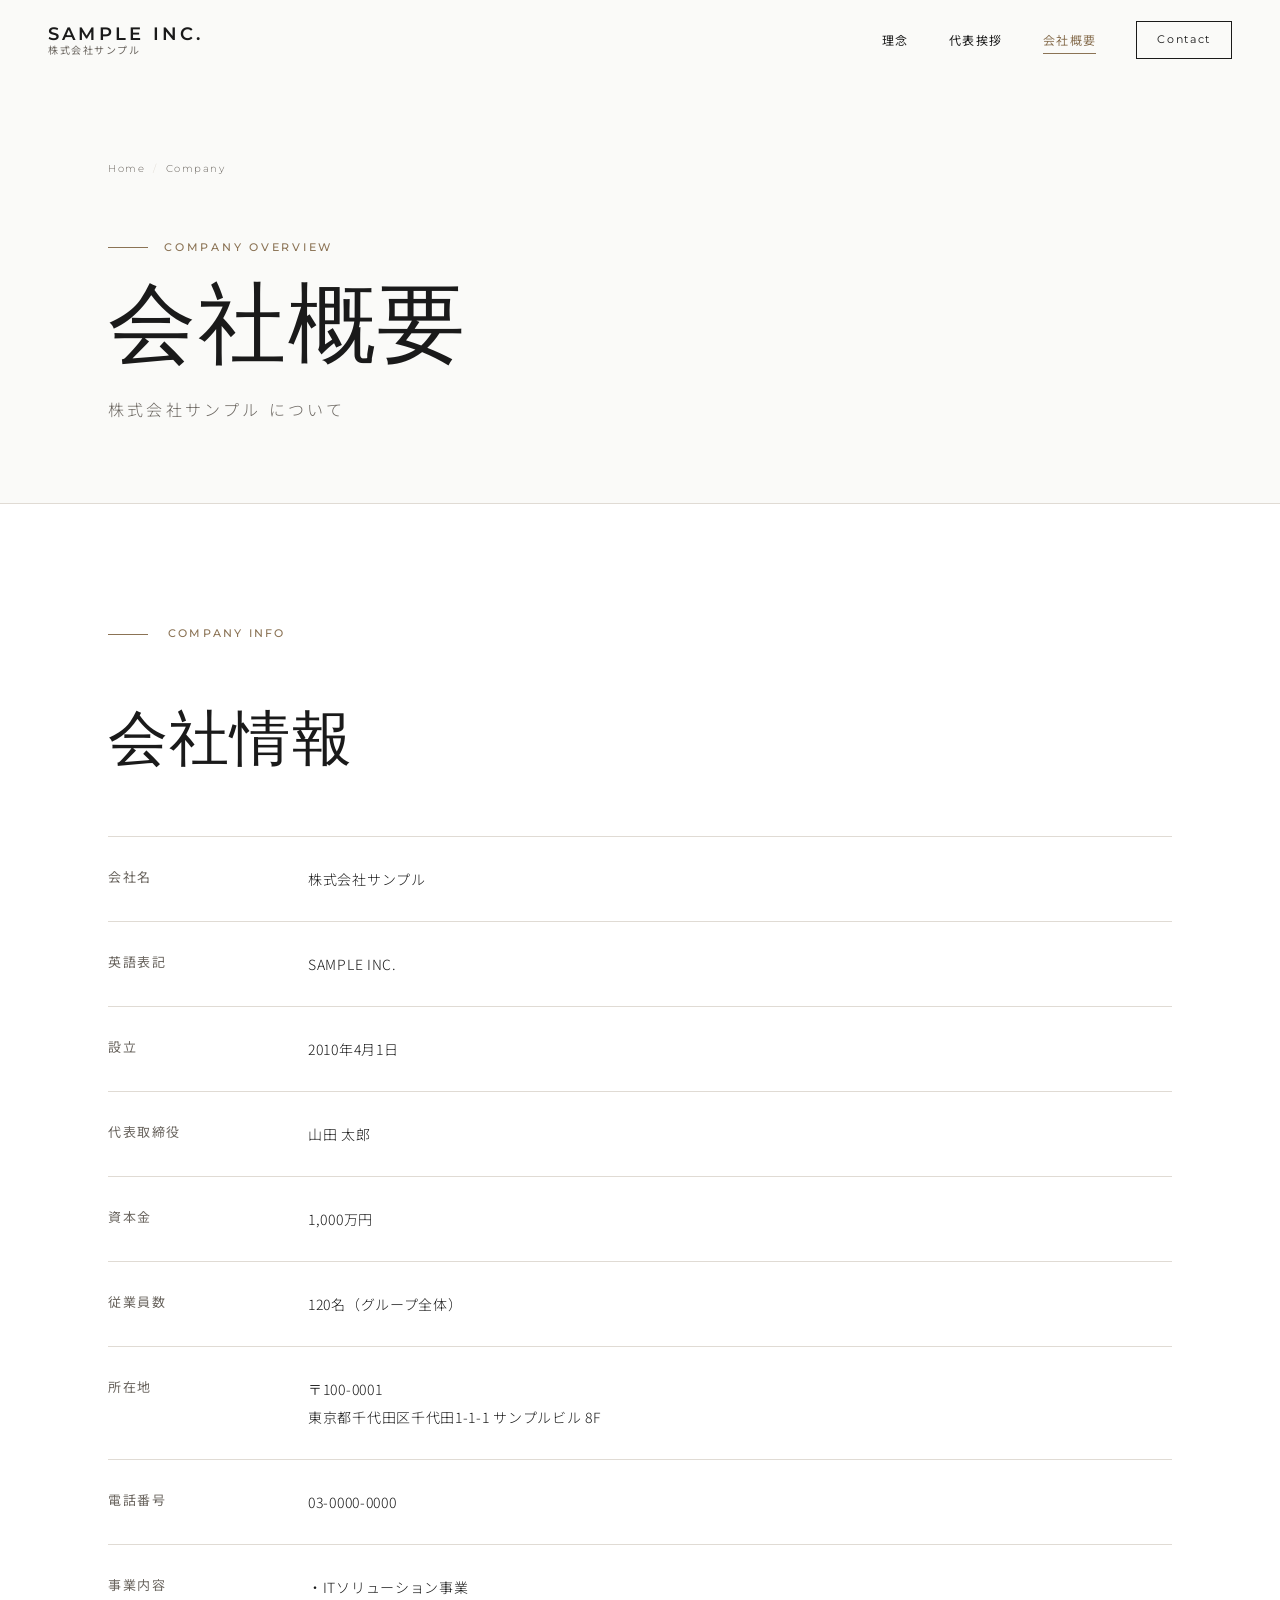
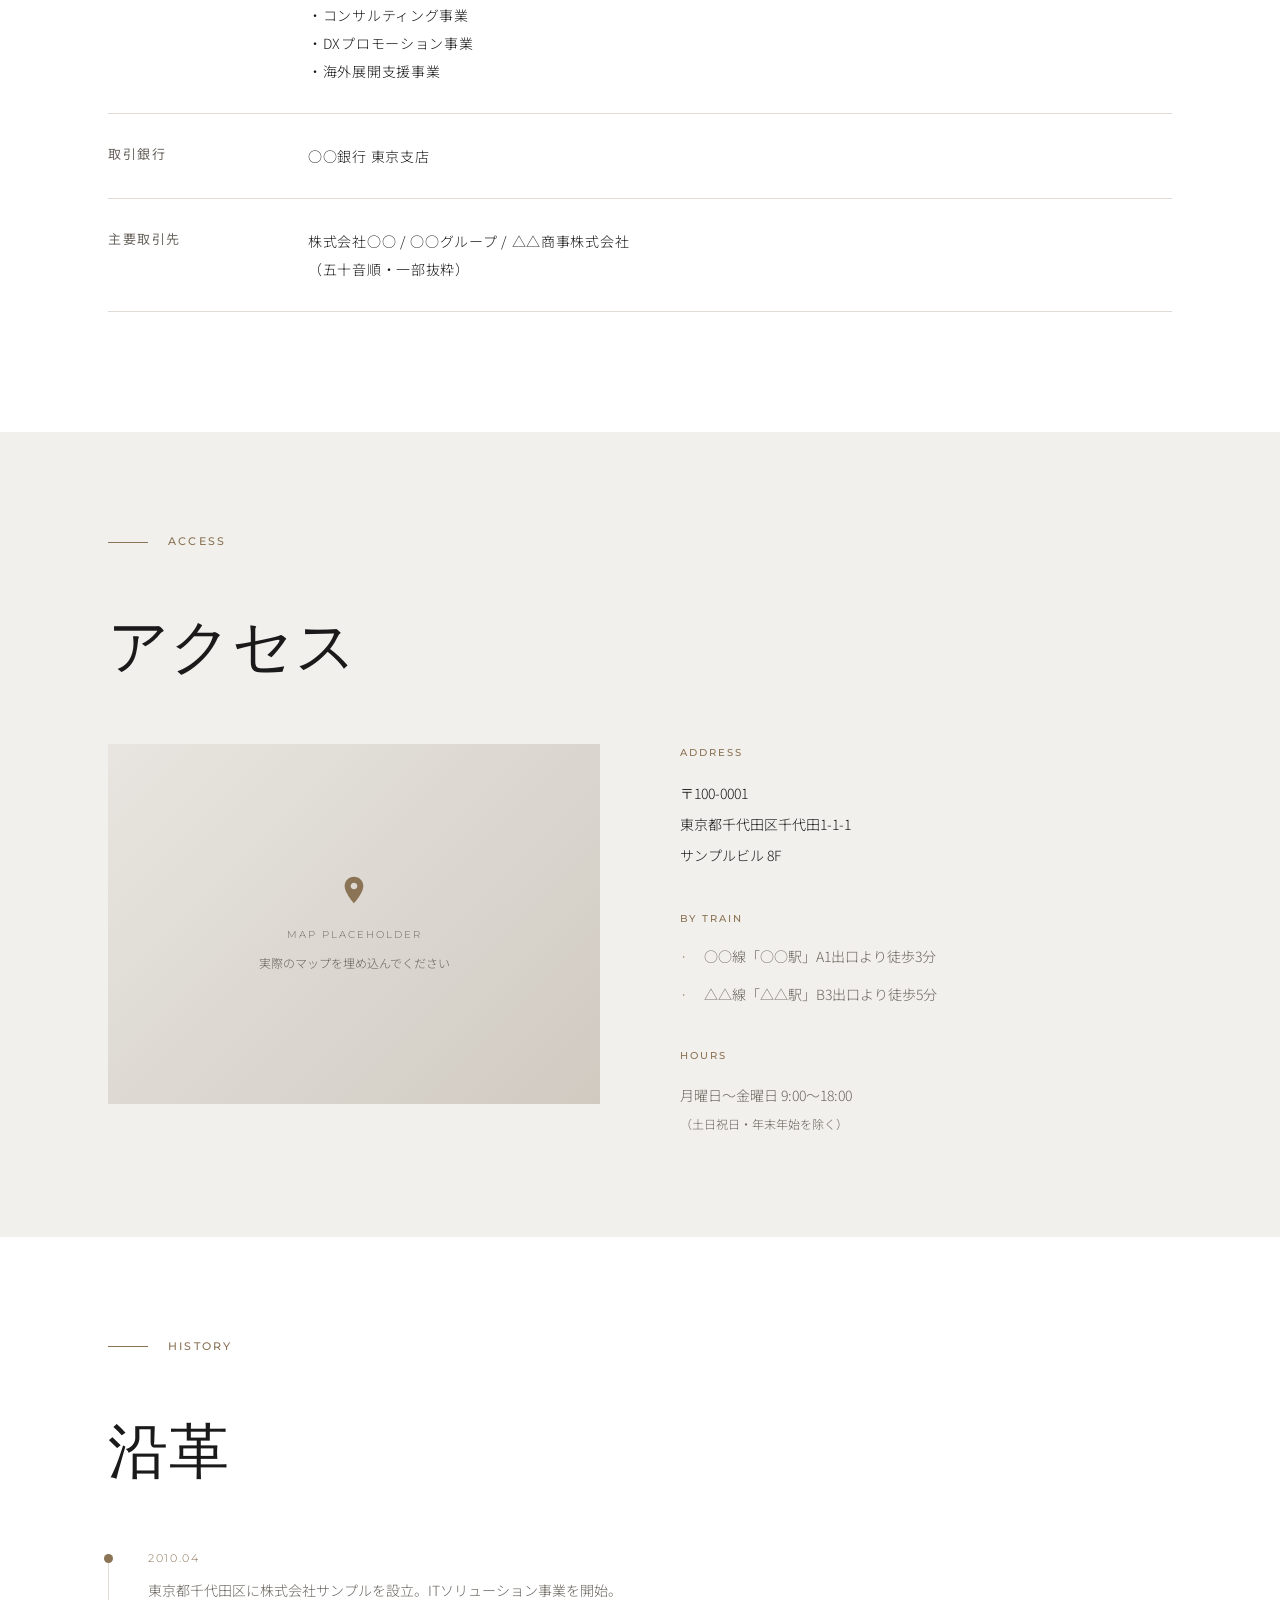
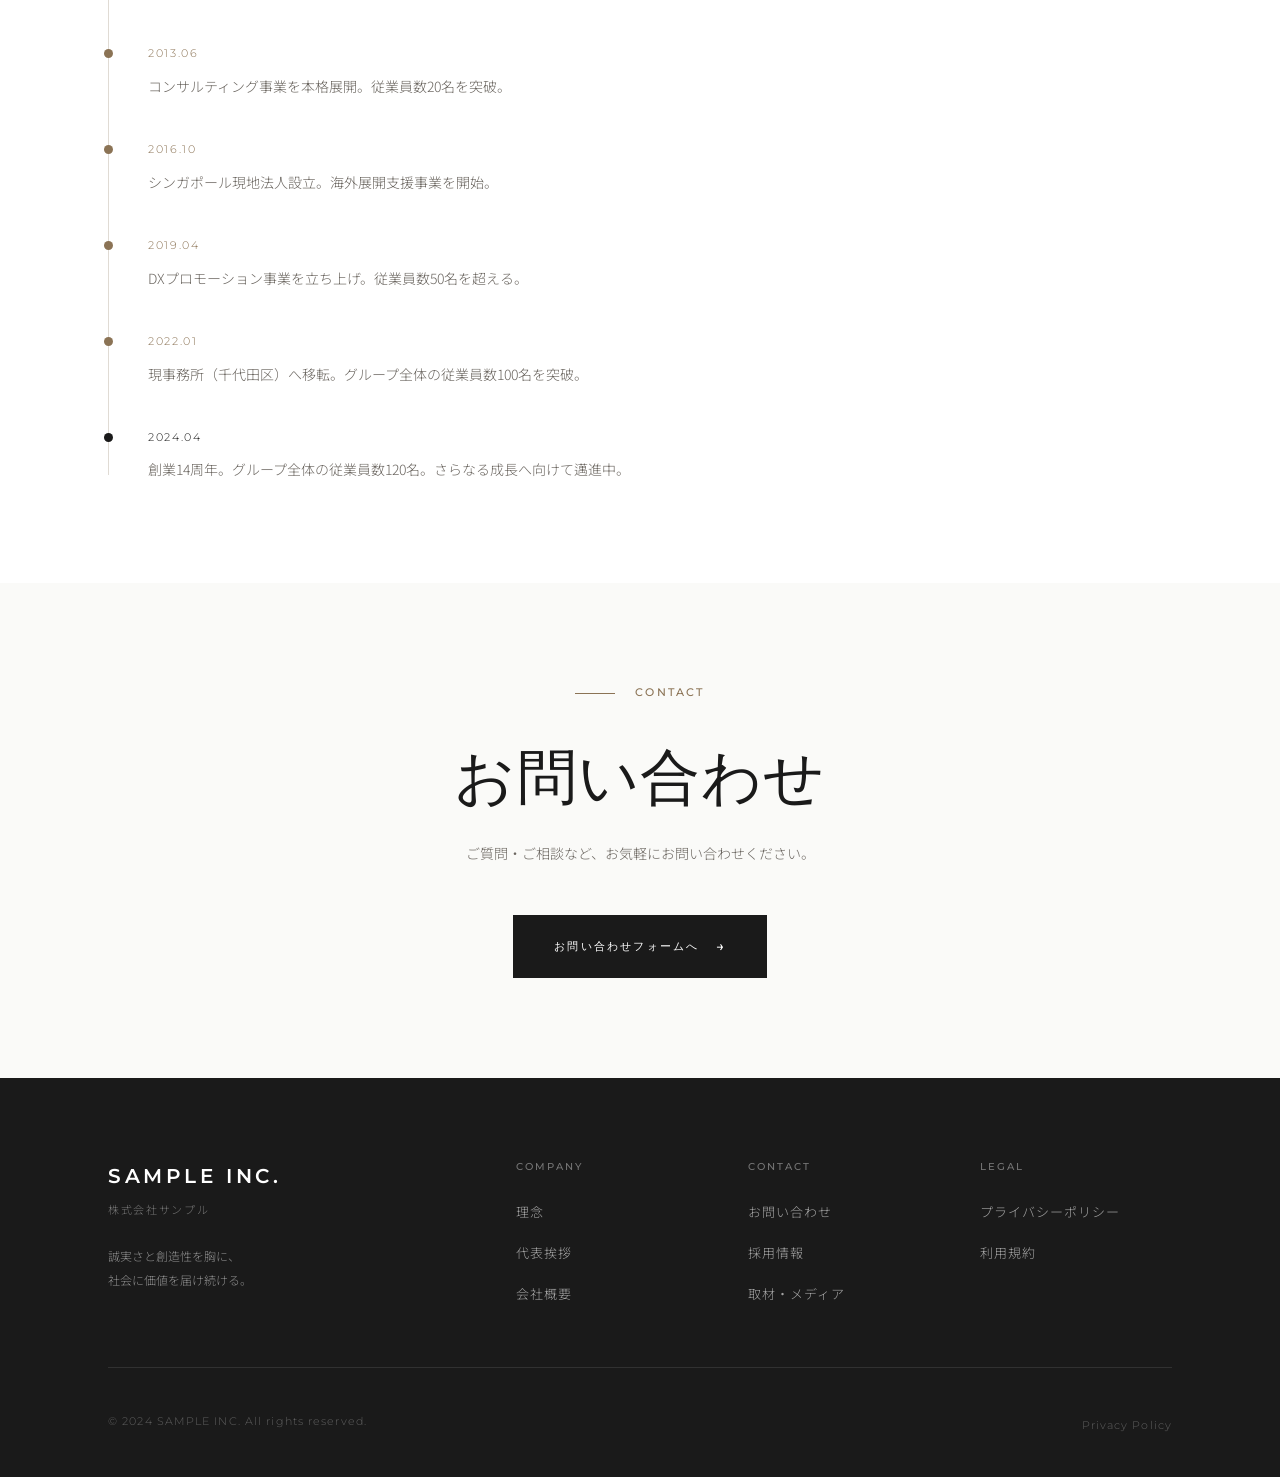
==== about.html @ b6d47b0f "Add luxury corporate website (5 pages, white × black theme) - index.html: Top page with hero, About " ====
<!DOCTYPE html>
<html lang="ja">
<head>
  <meta charset="UTF-8">
  <meta name="viewport" content="width=device-width, initial-scale=1.0">
  <title>会社概要 — SAMPLE INC.</title>
  <meta name="description" content="株式会社サンプルの会社概要。会社名・所在地・事業内容などの基本情報をご覧ください。">
  <link rel="stylesheet" href="css/style.css">
  <link rel="icon" href="data:image/svg+xml,<svg xmlns='http://www.w3.org/2000/svg' viewBox='0 0 100 100'><text y='.9em' font-size='90'>S</text></svg>">
</head>
<body>

  <!-- ====== Header ====== -->
  <header class="site-header scrolled">
    <a href="index.html" class="header-logo">
      <span class="logo-en">SAMPLE INC.</span>
      <span class="logo-jp">株式会社サンプル</span>
    </a>
    <nav class="site-nav">
      <a href="philosophy.html">理念</a>
      <a href="president.html">代表挨拶</a>
      <a href="about.html" class="active">会社概要</a>
      <a href="contact.html" class="nav-contact">Contact</a>
    </nav>
    <button class="hamburger" aria-label="メニューを開く">
      <span></span><span></span><span></span>
    </button>
  </header>

  <!-- Mobile Nav -->
  <nav class="mobile-nav">
    <a href="philosophy.html">理念</a>
    <a href="president.html">代表挨拶</a>
    <a href="about.html">会社概要</a>
    <a href="contact.html">お問い合わせ</a>
  </nav>

  <main>

    <!-- ====== Page Hero ====== -->
    <div class="page-hero">
      <div class="container">
        <div class="page-hero-inner">
          <nav class="breadcrumb" aria-label="パンくずリスト">
            <a href="index.html">Home</a>
            <span class="breadcrumb-sep">/</span>
            <span>Company</span>
          </nav>
          <span class="page-hero-en">Company Overview</span>
          <h1 class="page-hero-title">会社概要</h1>
          <p class="page-hero-jp">株式会社サンプル について</p>
        </div>
      </div>
    </div>

    <!-- ====== Overview Table ====== -->
    <section class="company-overview">
      <div class="container">

        <div class="section-label fade-up">
          <span>Company Info</span>
        </div>
        <h2 class="section-title fade-up" style="margin-bottom:60px;">会社情報</h2>

        <div class="fade-up fade-up-delay-1">
          <table class="overview-table">
            <tbody>
              <tr>
                <th>会社名</th>
                <td>株式会社サンプル</td>
              </tr>
              <tr>
                <th>英語表記</th>
                <td>SAMPLE INC.</td>
              </tr>
              <tr>
                <th>設立</th>
                <td>2010年4月1日</td>
              </tr>
              <tr>
                <th>代表取締役</th>
                <td>山田 太郎</td>
              </tr>
              <tr>
                <th>資本金</th>
                <td>1,000万円</td>
              </tr>
              <tr>
                <th>従業員数</th>
                <td>120名（グループ全体）</td>
              </tr>
              <tr>
                <th>所在地</th>
                <td>
                  〒100-0001<br>
                  東京都千代田区千代田1-1-1 サンプルビル 8F
                </td>
              </tr>
              <tr>
                <th>電話番号</th>
                <td>03-0000-0000</td>
              </tr>
              <tr>
                <th>事業内容</th>
                <td>
                  ・ITソリューション事業<br>
                  ・コンサルティング事業<br>
                  ・DXプロモーション事業<br>
                  ・海外展開支援事業
                </td>
              </tr>
              <tr>
                <th>取引銀行</th>
                <td>○○銀行 東京支店</td>
              </tr>
              <tr>
                <th>主要取引先</th>
                <td>
                  株式会社○○ / ○○グループ / △△商事株式会社<br>
                  （五十音順・一部抜粋）
                </td>
              </tr>
            </tbody>
          </table>
        </div>

      </div>
    </section>

    <!-- ====== Map / Access ====== -->
    <section style="background:var(--bg-alt); padding:100px 0;">
      <div class="container">
        <div class="section-label fade-up">
          <span>Access</span>
        </div>
        <h2 class="section-title fade-up" style="margin-bottom:60px;">アクセス</h2>

        <div style="display:grid; grid-template-columns:1fr 1fr; gap:80px;" class="fade-up fade-up-delay-1">
          <!-- Map placeholder -->
          <div style="width:100%; height:360px; background:var(--border); display:flex; align-items:center; justify-content:center; flex-direction:column; gap:12px; position:relative; overflow:hidden;">
            <div style="position:absolute; inset:0; background: linear-gradient(135deg, #e8e5e0 0%, #d0cac1 100%);"></div>
            <div style="position:relative; z-index:1; text-align:center;">
              <svg width="32" height="32" viewBox="0 0 24 24" fill="none" xmlns="http://www.w3.org/2000/svg" style="margin:0 auto 12px;">
                <path d="M12 2C8.13 2 5 5.13 5 9c0 5.25 7 13 7 13s7-7.75 7-13c0-3.87-3.13-7-7-7zm0 9.5c-1.38 0-2.5-1.12-2.5-2.5s1.12-2.5 2.5-2.5 2.5 1.12 2.5 2.5-1.12 2.5-2.5 2.5z" fill="#8b7355"/>
              </svg>
              <p style="font-family:var(--ff-en); font-size:10px; letter-spacing:0.2em; color:var(--text-light); text-transform:uppercase;">Map Placeholder</p>
              <p style="font-size:12px; color:var(--text-light); margin-top:8px;">実際のマップを埋め込んでください</p>
            </div>
          </div>

          <!-- Access info -->
          <div>
            <div style="margin-bottom:40px;">
              <div style="font-family:var(--ff-en); font-size:10px; font-weight:500; letter-spacing:0.2em; color:var(--accent); text-transform:uppercase; margin-bottom:16px;">Address</div>
              <p style="font-size:14px; color:var(--text); line-height:2.2;">
                〒100-0001<br>
                東京都千代田区千代田1-1-1<br>
                サンプルビル 8F
              </p>
            </div>

            <div style="margin-bottom:40px;">
              <div style="font-family:var(--ff-en); font-size:10px; font-weight:500; letter-spacing:0.2em; color:var(--accent); text-transform:uppercase; margin-bottom:16px;">By Train</div>
              <ul style="list-style:none; display:flex; flex-direction:column; gap:12px;">
                <li style="display:flex; gap:16px; font-size:14px; color:var(--text-light); line-height:1.8;">
                  <span style="color:var(--accent); min-width:8px;">·</span>
                  <span>○○線「○○駅」A1出口より徒歩3分</span>
                </li>
                <li style="display:flex; gap:16px; font-size:14px; color:var(--text-light); line-height:1.8;">
                  <span style="color:var(--accent); min-width:8px;">·</span>
                  <span>△△線「△△駅」B3出口より徒歩5分</span>
                </li>
              </ul>
            </div>

            <div>
              <div style="font-family:var(--ff-en); font-size:10px; font-weight:500; letter-spacing:0.2em; color:var(--accent); text-transform:uppercase; margin-bottom:16px;">Hours</div>
              <p style="font-size:14px; color:var(--text-light); line-height:2;">
                月曜日〜金曜日 9:00〜18:00<br>
                <span style="font-size:12px;">（土日祝日・年末年始を除く）</span>
              </p>
            </div>
          </div>
        </div>
      </div>
    </section>

    <!-- ====== History ====== -->
    <section style="background:var(--white); padding:100px 0;">
      <div class="container">
        <div class="section-label fade-up">
          <span>History</span>
        </div>
        <h2 class="section-title fade-up" style="margin-bottom:60px;">沿革</h2>

        <div style="max-width:720px;" class="fade-up fade-up-delay-1">
          <div style="position:relative; padding-left:40px;">
            <!-- Timeline line -->
            <div style="position:absolute; left:0; top:8px; bottom:8px; width:1px; background:var(--border);"></div>

            <!-- Timeline items -->
            <div style="margin-bottom:40px; position:relative;">
              <div style="position:absolute; left:-44px; top:5px; width:9px; height:9px; border-radius:50%; background:var(--accent);"></div>
              <div style="font-family:var(--ff-en); font-size:11px; letter-spacing:0.15em; color:var(--accent); margin-bottom:8px;">2010.04</div>
              <p style="font-size:14px; color:var(--text-light); line-height:2;">東京都千代田区に株式会社サンプルを設立。ITソリューション事業を開始。</p>
            </div>

            <div style="margin-bottom:40px; position:relative;">
              <div style="position:absolute; left:-44px; top:5px; width:9px; height:9px; border-radius:50%; background:var(--accent);"></div>
              <div style="font-family:var(--ff-en); font-size:11px; letter-spacing:0.15em; color:var(--accent); margin-bottom:8px;">2013.06</div>
              <p style="font-size:14px; color:var(--text-light); line-height:2;">コンサルティング事業を本格展開。従業員数20名を突破。</p>
            </div>

            <div style="margin-bottom:40px; position:relative;">
              <div style="position:absolute; left:-44px; top:5px; width:9px; height:9px; border-radius:50%; background:var(--accent);"></div>
              <div style="font-family:var(--ff-en); font-size:11px; letter-spacing:0.15em; color:var(--accent); margin-bottom:8px;">2016.10</div>
              <p style="font-size:14px; color:var(--text-light); line-height:2;">シンガポール現地法人設立。海外展開支援事業を開始。</p>
            </div>

            <div style="margin-bottom:40px; position:relative;">
              <div style="position:absolute; left:-44px; top:5px; width:9px; height:9px; border-radius:50%; background:var(--accent);"></div>
              <div style="font-family:var(--ff-en); font-size:11px; letter-spacing:0.15em; color:var(--accent); margin-bottom:8px;">2019.04</div>
              <p style="font-size:14px; color:var(--text-light); line-height:2;">DXプロモーション事業を立ち上げ。従業員数50名を超える。</p>
            </div>

            <div style="margin-bottom:40px; position:relative;">
              <div style="position:absolute; left:-44px; top:5px; width:9px; height:9px; border-radius:50%; background:var(--accent);"></div>
              <div style="font-family:var(--ff-en); font-size:11px; letter-spacing:0.15em; color:var(--accent); margin-bottom:8px;">2022.01</div>
              <p style="font-size:14px; color:var(--text-light); line-height:2;">現事務所（千代田区）へ移転。グループ全体の従業員数100名を突破。</p>
            </div>

            <div style="position:relative;">
              <div style="position:absolute; left:-44px; top:5px; width:9px; height:9px; border-radius:50%; background:var(--text);"></div>
              <div style="font-family:var(--ff-en); font-size:11px; letter-spacing:0.15em; color:var(--text); margin-bottom:8px;">2024.04</div>
              <p style="font-size:14px; color:var(--text-light); line-height:2;">創業14周年。グループ全体の従業員数120名。さらなる成長へ向けて邁進中。</p>
            </div>
          </div>
        </div>
      </div>
    </section>

    <!-- ====== CTA ====== -->
    <section style="background:var(--bg); padding:100px 0;">
      <div class="container" style="text-align:center;">
        <div class="section-label fade-up" style="justify-content:center; margin-bottom:40px;">
          <span>Contact</span>
        </div>
        <h2 class="section-title fade-up" style="margin-bottom:24px;">お問い合わせ</h2>
        <p style="font-size:14px; color:var(--text-light); line-height:2; margin-bottom:48px;" class="fade-up fade-up-delay-1">
          ご質問・ご相談など、お気軽にお問い合わせください。
        </p>
        <div class="fade-up fade-up-delay-2">
          <a href="contact.html" class="btn-primary">
            <span>お問い合わせフォームへ</span>
            <span class="arrow">→</span>
          </a>
        </div>
      </div>
    </section>

  </main>

  <!-- ====== Footer ====== -->
  <footer class="site-footer">
    <div class="container">
      <div class="footer-top">
        <div class="footer-brand">
          <div class="logo-en">SAMPLE INC.</div>
          <div class="logo-jp">株式会社サンプル</div>
          <p class="tagline">
            誠実さと創造性を胸に、<br>
            社会に価値を届け続ける。
          </p>
        </div>
        <div class="footer-nav">
          <div class="footer-nav-group">
            <div class="group-title">Company</div>
            <ul>
              <li><a href="philosophy.html">理念</a></li>
              <li><a href="president.html">代表挨拶</a></li>
              <li><a href="about.html">会社概要</a></li>
            </ul>
          </div>
          <div class="footer-nav-group">
            <div class="group-title">Contact</div>
            <ul>
              <li><a href="contact.html">お問い合わせ</a></li>
              <li><a href="contact.html">採用情報</a></li>
              <li><a href="contact.html">取材・メディア</a></li>
            </ul>
          </div>
          <div class="footer-nav-group">
            <div class="group-title">Legal</div>
            <ul>
              <li><a href="#">プライバシーポリシー</a></li>
              <li><a href="#">利用規約</a></li>
            </ul>
          </div>
        </div>
      </div>
      <div class="footer-bottom">
        <p class="footer-copy">&copy; 2024 SAMPLE INC. All rights reserved.</p>
        <div class="footer-policy">
          <a href="#">Privacy Policy</a>
        </div>
      </div>
    </div>
  </footer>

  <script src="js/main.js"></script>
</body>
</html>
---- css/style.css ----
/* =========================================
   CORPORATE WEBSITE — Global Styles
   Color: White × Black + Bronze accent
   ========================================= */

@import url('https://fonts.googleapis.com/css2?family=Cormorant+Garamond:ital,wght@0,300;0,400;0,500;0,600;1,300;1,400&family=Noto+Sans+JP:wght@300;400;500&family=Montserrat:wght@300;400;500;600&display=swap');

/* ── Reset & Base ── */
*, *::before, *::after {
  box-sizing: border-box;
  margin: 0;
  padding: 0;
}

:root {
  --bg:        #fafaf8;
  --bg-alt:    #f2f0ec;
  --text:      #1a1a1a;
  --text-light:#6b6660;
  --accent:    #8b7355;
  --accent-lt: #c4a882;
  --white:     #ffffff;
  --border:    #e0dbd4;
  --line:      rgba(139,115,85,0.25);

  --ff-serif:  'Cormorant Garamond', 'Times New Roman', serif;
  --ff-sans:   'Noto Sans JP', sans-serif;
  --ff-en:     'Montserrat', sans-serif;

  --header-h:  80px;
  --transition: 0.6s cubic-bezier(0.25, 0.46, 0.45, 0.94);
}

html {
  scroll-behavior: smooth;
  font-size: 16px;
}

body {
  background-color: var(--bg);
  color: var(--text);
  font-family: var(--ff-sans);
  font-weight: 300;
  line-height: 1.8;
  overflow-x: hidden;
  -webkit-font-smoothing: antialiased;
}

img {
  max-width: 100%;
  height: auto;
  display: block;
}

a {
  color: inherit;
  text-decoration: none;
}

/* ── Typography ── */
.en-serif {
  font-family: var(--ff-serif);
  font-weight: 400;
  letter-spacing: 0.04em;
}

.en-sans {
  font-family: var(--ff-en);
  letter-spacing: 0.12em;
}

/* ── Header ── */
.site-header {
  position: fixed;
  top: 0;
  left: 0;
  width: 100%;
  height: var(--header-h);
  display: flex;
  align-items: center;
  justify-content: space-between;
  padding: 0 48px;
  z-index: 100;
  transition: background var(--transition), border-bottom var(--transition);
}

.site-header.scrolled {
  background: rgba(250, 250, 248, 0.96);
  border-bottom: 1px solid var(--border);
  backdrop-filter: blur(8px);
}

.header-logo {
  display: flex;
  flex-direction: column;
  gap: 2px;
}

.header-logo .logo-en {
  font-family: var(--ff-en);
  font-size: 18px;
  font-weight: 600;
  letter-spacing: 0.18em;
  color: var(--text);
  line-height: 1;
}

.header-logo .logo-jp {
  font-family: var(--ff-sans);
  font-size: 10px;
  font-weight: 400;
  letter-spacing: 0.15em;
  color: var(--text-light);
  line-height: 1;
}

.site-nav {
  display: flex;
  align-items: center;
  gap: 40px;
}

.site-nav a {
  font-family: var(--ff-sans);
  font-size: 12px;
  font-weight: 400;
  letter-spacing: 0.12em;
  color: var(--text);
  position: relative;
  transition: color 0.3s;
}

.site-nav a::after {
  content: '';
  position: absolute;
  bottom: -3px;
  left: 0;
  width: 0;
  height: 1px;
  background: var(--accent);
  transition: width 0.4s var(--transition);
}

.site-nav a:hover,
.site-nav a.active {
  color: var(--accent);
}

.site-nav a:hover::after,
.site-nav a.active::after {
  width: 100%;
}

/* Contact button in nav */
.nav-contact {
  border: 1px solid var(--text);
  padding: 8px 20px;
  font-family: var(--ff-en) !important;
  font-size: 11px !important;
  letter-spacing: 0.15em !important;
  transition: all 0.3s !important;
}

.nav-contact::after {
  display: none !important;
}

.nav-contact:hover {
  background: var(--text) !important;
  color: var(--white) !important;
}

/* Hamburger */
.hamburger {
  display: none;
  flex-direction: column;
  gap: 6px;
  cursor: pointer;
  padding: 4px;
  background: none;
  border: none;
  z-index: 200;
}

.hamburger span {
  display: block;
  width: 28px;
  height: 1px;
  background: var(--text);
  transition: all 0.4s;
}

.hamburger.open span:nth-child(1) {
  transform: translateY(7px) rotate(45deg);
}
.hamburger.open span:nth-child(2) {
  opacity: 0;
}
.hamburger.open span:nth-child(3) {
  transform: translateY(-7px) rotate(-45deg);
}

/* Mobile Nav */
.mobile-nav {
  display: none;
  position: fixed;
  inset: 0;
  background: var(--bg);
  z-index: 150;
  flex-direction: column;
  align-items: center;
  justify-content: center;
  gap: 40px;
  opacity: 0;
  pointer-events: none;
  transition: opacity 0.5s;
}

.mobile-nav.open {
  opacity: 1;
  pointer-events: all;
}

.mobile-nav a {
  font-family: var(--ff-serif);
  font-size: 32px;
  font-weight: 300;
  letter-spacing: 0.06em;
  color: var(--text);
  transition: color 0.3s;
}

.mobile-nav a:hover {
  color: var(--accent);
}

/* ── Section Shared ── */
section {
  padding: 120px 0;
}

.container {
  max-width: 1160px;
  margin: 0 auto;
  padding: 0 48px;
}

/* Section Label */
.section-label {
  display: flex;
  align-items: center;
  gap: 20px;
  margin-bottom: 60px;
}

.section-label::before {
  content: '';
  display: block;
  width: 40px;
  height: 1px;
  background: var(--accent);
}

.section-label span {
  font-family: var(--ff-en);
  font-size: 11px;
  font-weight: 500;
  letter-spacing: 0.2em;
  color: var(--accent);
  text-transform: uppercase;
}

/* Section Title */
.section-title {
  font-family: var(--ff-serif);
  font-size: clamp(36px, 5vw, 60px);
  font-weight: 400;
  line-height: 1.2;
  letter-spacing: 0.02em;
  color: var(--text);
}

.section-title-jp {
  font-family: var(--ff-sans);
  font-size: clamp(18px, 2.5vw, 24px);
  font-weight: 300;
  letter-spacing: 0.12em;
  color: var(--text-light);
  margin-top: 12px;
}

/* ── Hero ── */
.hero {
  position: relative;
  height: 100vh;
  min-height: 640px;
  display: flex;
  flex-direction: column;
  justify-content: flex-end;
  padding-bottom: 80px;
  overflow: hidden;
}

.hero-bg {
  position: absolute;
  inset: 0;
  background: var(--bg);
}

/* Decorative lines */
.hero-bg::before {
  content: '';
  position: absolute;
  top: 0;
  right: 120px;
  width: 1px;
  height: 100%;
  background: var(--line);
}

.hero-bg::after {
  content: '';
  position: absolute;
  top: 0;
  right: 360px;
  width: 1px;
  height: 100%;
  background: var(--line);
}

.hero-number {
  position: absolute;
  top: 50%;
  right: 48px;
  transform: translateY(-50%);
  font-family: var(--ff-en);
  font-size: 200px;
  font-weight: 300;
  color: rgba(139, 115, 85, 0.06);
  line-height: 1;
  letter-spacing: -0.04em;
  user-select: none;
}

.hero-content {
  position: relative;
  z-index: 2;
  padding: 0 48px;
}

.hero-eyebrow {
  font-family: var(--ff-en);
  font-size: 11px;
  font-weight: 500;
  letter-spacing: 0.25em;
  color: var(--accent);
  text-transform: uppercase;
  margin-bottom: 28px;
  display: flex;
  align-items: center;
  gap: 16px;
}

.hero-eyebrow::before {
  content: '';
  display: block;
  width: 40px;
  height: 1px;
  background: var(--accent);
}

.hero-title {
  font-family: var(--ff-serif);
  font-size: clamp(52px, 8vw, 110px);
  font-weight: 300;
  line-height: 1.05;
  letter-spacing: -0.01em;
  color: var(--text);
  margin-bottom: 32px;
}

.hero-title em {
  font-style: italic;
  color: var(--accent);
}

.hero-tagline {
  font-family: var(--ff-sans);
  font-size: 14px;
  font-weight: 300;
  letter-spacing: 0.15em;
  color: var(--text-light);
  max-width: 480px;
  line-height: 2;
}

/* Scroll indicator */
.scroll-indicator {
  position: absolute;
  bottom: 40px;
  left: 50%;
  transform: translateX(-50%);
  display: flex;
  flex-direction: column;
  align-items: center;
  gap: 8px;
  z-index: 2;
}

.scroll-indicator span {
  font-family: var(--ff-en);
  font-size: 9px;
  font-weight: 500;
  letter-spacing: 0.2em;
  color: var(--text-light);
  text-transform: uppercase;
}

.scroll-line {
  width: 1px;
  height: 48px;
  background: linear-gradient(to bottom, var(--accent), transparent);
  animation: scrollDown 1.8s ease-in-out infinite;
}

@keyframes scrollDown {
  0% { transform: scaleY(0); transform-origin: top; }
  50% { transform: scaleY(1); transform-origin: top; }
  51% { transform: scaleY(1); transform-origin: bottom; }
  100% { transform: scaleY(0); transform-origin: bottom; }
}

/* ── About Section (Top) ── */
.about-top {
  background: var(--white);
}

.about-top-inner {
  display: grid;
  grid-template-columns: 1fr 1fr;
  gap: 80px;
  align-items: center;
}

.about-top-text p {
  font-size: 15px;
  line-height: 2.2;
  color: var(--text-light);
  margin-bottom: 20px;
}

.about-top-text p:last-child {
  margin-bottom: 0;
}

.about-top-visual {
  position: relative;
  height: 480px;
}

.about-top-visual-box {
  width: 100%;
  height: 100%;
  background: var(--bg-alt);
  position: relative;
  overflow: hidden;
}

.about-top-visual-box::before {
  content: '';
  position: absolute;
  top: 24px;
  left: 24px;
  right: -24px;
  bottom: -24px;
  border: 1px solid var(--border);
  z-index: -1;
}

/* Placeholder visual inside box */
.visual-placeholder {
  width: 100%;
  height: 100%;
  display: flex;
  align-items: center;
  justify-content: center;
  flex-direction: column;
  gap: 16px;
}

.visual-placeholder-text {
  font-family: var(--ff-serif);
  font-size: 80px;
  font-weight: 300;
  color: var(--border);
  line-height: 1;
}

.visual-placeholder-sub {
  font-family: var(--ff-en);
  font-size: 10px;
  letter-spacing: 0.2em;
  color: var(--text-light);
  text-transform: uppercase;
}

/* ── Know More Section ── */
.know-more {
  background: var(--bg);
}

.know-more-header {
  display: flex;
  align-items: flex-end;
  justify-content: space-between;
  margin-bottom: 64px;
  padding-bottom: 40px;
  border-bottom: 1px solid var(--border);
}

.know-more-title-block {}

.know-more-title {
  font-family: var(--ff-serif);
  font-size: clamp(36px, 5vw, 56px);
  font-weight: 400;
  color: var(--text);
  letter-spacing: 0.02em;
  margin-bottom: 8px;
}

.know-more-subtitle {
  font-family: var(--ff-sans);
  font-size: 13px;
  font-weight: 300;
  letter-spacing: 0.15em;
  color: var(--text-light);
}

.know-more-desc {
  max-width: 320px;
  font-size: 13px;
  line-height: 2;
  color: var(--text-light);
  text-align: right;
}

/* Cards */
.know-more-grid {
  display: grid;
  grid-template-columns: repeat(4, 1fr);
  gap: 0;
  border-top: 1px solid var(--border);
}

.know-card {
  border-right: 1px solid var(--border);
  padding: 48px 36px;
  display: flex;
  flex-direction: column;
  position: relative;
  overflow: hidden;
  transition: background 0.4s;
  cursor: pointer;
}

.know-card:last-child {
  border-right: none;
}

.know-card::after {
  content: '';
  position: absolute;
  bottom: 0;
  left: 0;
  width: 100%;
  height: 3px;
  background: var(--accent);
  transform: scaleX(0);
  transform-origin: left;
  transition: transform 0.5s var(--transition);
}

.know-card:hover {
  background: var(--white);
}

.know-card:hover::after {
  transform: scaleX(1);
}

.know-card-num {
  font-family: var(--ff-en);
  font-size: 11px;
  font-weight: 500;
  letter-spacing: 0.15em;
  color: var(--accent);
  margin-bottom: 40px;
}

.know-card-title-jp {
  font-family: var(--ff-sans);
  font-size: 20px;
  font-weight: 400;
  letter-spacing: 0.1em;
  color: var(--text);
  margin-bottom: 8px;
}

.know-card-title-en {
  font-family: var(--ff-serif);
  font-size: 13px;
  font-weight: 400;
  font-style: italic;
  color: var(--text-light);
  letter-spacing: 0.05em;
  margin-bottom: 24px;
}

.know-card-desc {
  font-size: 12px;
  line-height: 2;
  color: var(--text-light);
  flex: 1;
}

.know-card-arrow {
  margin-top: 40px;
  display: flex;
  align-items: center;
  gap: 12px;
  font-family: var(--ff-en);
  font-size: 10px;
  font-weight: 500;
  letter-spacing: 0.2em;
  color: var(--accent);
  text-transform: uppercase;
  transition: gap 0.3s;
}

.know-card-arrow::after {
  content: '→';
  font-size: 16px;
  transition: transform 0.3s;
}

.know-card:hover .know-card-arrow {
  gap: 18px;
}

.know-card:hover .know-card-arrow::after {
  transform: translateX(4px);
}

/* ── Philosophy (Brief) ── */
.philosophy-brief {
  background: var(--text);
  color: var(--white);
  padding: 120px 0;
}

.philosophy-brief .section-label::before {
  background: var(--accent-lt);
}

.philosophy-brief .section-label span {
  color: var(--accent-lt);
}

.philosophy-brief-inner {
  display: grid;
  grid-template-columns: 1fr 1fr;
  gap: 80px;
  align-items: center;
}

.philosophy-brief-quote {
  font-family: var(--ff-serif);
  font-size: clamp(28px, 3.5vw, 44px);
  font-weight: 300;
  line-height: 1.5;
  letter-spacing: 0.04em;
  color: var(--white);
}

.philosophy-brief-quote em {
  font-style: italic;
  color: var(--accent-lt);
}

.philosophy-brief-text {
  font-size: 14px;
  line-height: 2.4;
  color: rgba(255,255,255,0.6);
}

/* ── Page Hero (Inner pages) ── */
.page-hero {
  padding-top: calc(var(--header-h) + 80px);
  padding-bottom: 80px;
  background: var(--bg);
  border-bottom: 1px solid var(--border);
}

.page-hero-inner {
  display: flex;
  flex-direction: column;
  gap: 20px;
}

.page-hero-en {
  font-family: var(--ff-en);
  font-size: 11px;
  font-weight: 500;
  letter-spacing: 0.25em;
  color: var(--accent);
  text-transform: uppercase;
  display: flex;
  align-items: center;
  gap: 16px;
}

.page-hero-en::before {
  content: '';
  display: block;
  width: 40px;
  height: 1px;
  background: var(--accent);
}

.page-hero-title {
  font-family: var(--ff-serif);
  font-size: clamp(48px, 7vw, 88px);
  font-weight: 300;
  line-height: 1.1;
  letter-spacing: 0.02em;
  color: var(--text);
}

.page-hero-jp {
  font-family: var(--ff-sans);
  font-size: 16px;
  font-weight: 300;
  letter-spacing: 0.2em;
  color: var(--text-light);
}

/* ── Philosophy Page ── */
.philosophy-values {
  background: var(--white);
}

.values-list {
  display: flex;
  flex-direction: column;
  gap: 0;
}

.value-item {
  display: grid;
  grid-template-columns: 80px 1fr 1fr;
  gap: 48px;
  align-items: start;
  padding: 60px 0;
  border-bottom: 1px solid var(--border);
}

.value-item:first-child {
  border-top: 1px solid var(--border);
}

.value-num {
  font-family: var(--ff-en);
  font-size: 11px;
  font-weight: 500;
  letter-spacing: 0.15em;
  color: var(--accent);
  padding-top: 6px;
}

.value-title {
  font-family: var(--ff-serif);
  font-size: clamp(24px, 3vw, 36px);
  font-weight: 400;
  letter-spacing: 0.04em;
  color: var(--text);
  line-height: 1.3;
}

.value-title-jp {
  font-family: var(--ff-sans);
  font-size: 14px;
  font-weight: 300;
  letter-spacing: 0.12em;
  color: var(--text-light);
  margin-top: 8px;
}

.value-text {
  font-size: 14px;
  line-height: 2.4;
  color: var(--text-light);
}

/* ── President Page ── */
.president-section {
  background: var(--white);
}

.president-inner {
  display: grid;
  grid-template-columns: 400px 1fr;
  gap: 80px;
  align-items: start;
}

.president-photo {
  position: sticky;
  top: calc(var(--header-h) + 40px);
}

.president-photo-frame {
  width: 100%;
  aspect-ratio: 3/4;
  background: var(--bg-alt);
  position: relative;
  overflow: hidden;
  display: flex;
  align-items: center;
  justify-content: center;
}

.president-photo-frame::after {
  content: '';
  position: absolute;
  top: 16px;
  left: 16px;
  right: -16px;
  bottom: -16px;
  border: 1px solid var(--border);
  z-index: -1;
}

.president-photo-placeholder {
  font-family: var(--ff-serif);
  font-size: 60px;
  color: var(--border);
}

.president-name-block {
  margin-top: 32px;
}

.president-name-jp {
  font-family: var(--ff-sans);
  font-size: 22px;
  font-weight: 400;
  letter-spacing: 0.15em;
  color: var(--text);
  margin-bottom: 4px;
}

.president-name-en {
  font-family: var(--ff-en);
  font-size: 13px;
  font-weight: 400;
  letter-spacing: 0.15em;
  color: var(--text-light);
  margin-bottom: 8px;
}

.president-title {
  font-family: var(--ff-sans);
  font-size: 11px;
  font-weight: 300;
  letter-spacing: 0.15em;
  color: var(--accent);
}

.president-message {}

.president-message-lead {
  font-family: var(--ff-serif);
  font-size: clamp(20px, 2.5vw, 28px);
  font-weight: 400;
  line-height: 1.7;
  color: var(--text);
  margin-bottom: 48px;
  padding-bottom: 48px;
  border-bottom: 1px solid var(--border);
}

.president-message-body {
  font-size: 14px;
  line-height: 2.8;
  color: var(--text-light);
}

.president-message-body p {
  margin-bottom: 28px;
}

.president-message-sign {
  margin-top: 60px;
  padding-top: 40px;
  border-top: 1px solid var(--border);
}

.president-message-sign .title {
  font-family: var(--ff-sans);
  font-size: 11px;
  letter-spacing: 0.15em;
  color: var(--text-light);
  margin-bottom: 12px;
}

.president-message-sign .name {
  font-family: var(--ff-serif);
  font-size: 32px;
  font-weight: 400;
  font-style: italic;
  color: var(--text);
}

/* ── About Page ── */
.company-overview {
  background: var(--white);
}

.overview-table {
  width: 100%;
  border-collapse: collapse;
}

.overview-table tr {
  border-bottom: 1px solid var(--border);
}

.overview-table tr:first-child {
  border-top: 1px solid var(--border);
}

.overview-table th {
  font-family: var(--ff-sans);
  font-size: 13px;
  font-weight: 400;
  letter-spacing: 0.12em;
  color: var(--text-light);
  text-align: left;
  padding: 28px 0;
  width: 200px;
  vertical-align: top;
  padding-right: 48px;
}

.overview-table td {
  font-family: var(--ff-sans);
  font-size: 14px;
  font-weight: 300;
  letter-spacing: 0.05em;
  color: var(--text);
  padding: 28px 0;
  line-height: 2;
}

/* ── Contact Page ── */
.contact-section {
  background: var(--white);
}

.contact-inner {
  display: grid;
  grid-template-columns: 1fr 1fr;
  gap: 100px;
  align-items: start;
}

.contact-info {}

.contact-info-title {
  font-family: var(--ff-serif);
  font-size: 36px;
  font-weight: 400;
  color: var(--text);
  margin-bottom: 24px;
}

.contact-info-text {
  font-size: 14px;
  line-height: 2.4;
  color: var(--text-light);
  margin-bottom: 48px;
}

.contact-detail {
  display: flex;
  flex-direction: column;
  gap: 20px;
}

.contact-detail-item {
  display: flex;
  align-items: baseline;
  gap: 20px;
  padding-bottom: 20px;
  border-bottom: 1px solid var(--border);
}

.contact-detail-label {
  font-family: var(--ff-en);
  font-size: 10px;
  font-weight: 500;
  letter-spacing: 0.2em;
  color: var(--accent);
  text-transform: uppercase;
  min-width: 70px;
}

.contact-detail-value {
  font-size: 14px;
  color: var(--text);
  letter-spacing: 0.05em;
}

/* Form */
.contact-form {
  display: flex;
  flex-direction: column;
  gap: 32px;
}

.form-group {
  display: flex;
  flex-direction: column;
  gap: 10px;
}

.form-group label {
  font-family: var(--ff-en);
  font-size: 10px;
  font-weight: 500;
  letter-spacing: 0.2em;
  color: var(--text-light);
  text-transform: uppercase;
}

.form-group label .required {
  color: var(--accent);
  margin-left: 4px;
}

.form-group input,
.form-group select,
.form-group textarea {
  width: 100%;
  background: transparent;
  border: none;
  border-bottom: 1px solid var(--border);
  padding: 12px 0;
  font-family: var(--ff-sans);
  font-size: 14px;
  font-weight: 300;
  color: var(--text);
  outline: none;
  transition: border-color 0.3s;
  -webkit-appearance: none;
  border-radius: 0;
}

.form-group input:focus,
.form-group select:focus,
.form-group textarea:focus {
  border-bottom-color: var(--accent);
}

.form-group textarea {
  resize: vertical;
  min-height: 120px;
  line-height: 2;
}

.form-submit {
  margin-top: 8px;
}

.btn-primary {
  display: inline-flex;
  align-items: center;
  gap: 16px;
  padding: 18px 40px;
  background: var(--text);
  color: var(--white);
  font-family: var(--ff-en);
  font-size: 11px;
  font-weight: 500;
  letter-spacing: 0.2em;
  text-transform: uppercase;
  border: 1px solid var(--text);
  cursor: pointer;
  transition: all 0.4s;
}

.btn-primary:hover {
  background: transparent;
  color: var(--text);
}

.btn-primary .arrow {
  font-size: 14px;
  transition: transform 0.3s;
}

.btn-primary:hover .arrow {
  transform: translateX(6px);
}

/* ── Footer ── */
.site-footer {
  background: var(--text);
  color: var(--white);
  padding: 80px 0 40px;
}

.footer-top {
  display: grid;
  grid-template-columns: 1fr 2fr;
  gap: 80px;
  padding-bottom: 60px;
  border-bottom: 1px solid rgba(255,255,255,0.1);
  margin-bottom: 40px;
}

.footer-brand .logo-en {
  font-family: var(--ff-en);
  font-size: 20px;
  font-weight: 600;
  letter-spacing: 0.18em;
  color: var(--white);
  margin-bottom: 6px;
}

.footer-brand .logo-jp {
  font-family: var(--ff-sans);
  font-size: 11px;
  letter-spacing: 0.15em;
  color: rgba(255,255,255,0.4);
  margin-bottom: 24px;
}

.footer-brand .tagline {
  font-family: var(--ff-sans);
  font-size: 12px;
  line-height: 2;
  color: rgba(255,255,255,0.5);
  max-width: 280px;
}

.footer-nav {
  display: grid;
  grid-template-columns: repeat(3, 1fr);
  gap: 40px;
}

.footer-nav-group {}

.footer-nav-group .group-title {
  font-family: var(--ff-en);
  font-size: 10px;
  font-weight: 500;
  letter-spacing: 0.2em;
  color: rgba(255,255,255,0.4);
  text-transform: uppercase;
  margin-bottom: 20px;
}

.footer-nav-group ul {
  list-style: none;
  display: flex;
  flex-direction: column;
  gap: 12px;
}

.footer-nav-group ul li a {
  font-family: var(--ff-sans);
  font-size: 13px;
  font-weight: 300;
  letter-spacing: 0.08em;
  color: rgba(255,255,255,0.6);
  transition: color 0.3s;
}

.footer-nav-group ul li a:hover {
  color: var(--accent-lt);
}

.footer-bottom {
  display: flex;
  align-items: center;
  justify-content: space-between;
}

.footer-copy {
  font-family: var(--ff-en);
  font-size: 11px;
  letter-spacing: 0.1em;
  color: rgba(255,255,255,0.3);
}

.footer-policy a {
  font-family: var(--ff-en);
  font-size: 11px;
  letter-spacing: 0.1em;
  color: rgba(255,255,255,0.3);
  transition: color 0.3s;
}

.footer-policy a:hover {
  color: rgba(255,255,255,0.6);
}

/* ── Breadcrumb ── */
.breadcrumb {
  display: flex;
  align-items: center;
  gap: 8px;
  font-family: var(--ff-en);
  font-size: 10px;
  letter-spacing: 0.15em;
  color: var(--text-light);
  margin-bottom: 40px;
}

.breadcrumb a {
  color: var(--text-light);
  transition: color 0.3s;
}

.breadcrumb a:hover {
  color: var(--accent);
}

.breadcrumb-sep {
  color: var(--border);
}

/* ── Animations ── */
.fade-up {
  opacity: 0;
  transform: translateY(30px);
  transition: opacity 0.8s var(--transition), transform 0.8s var(--transition);
}

.fade-up.visible {
  opacity: 1;
  transform: translateY(0);
}

.fade-up-delay-1 { transition-delay: 0.1s; }
.fade-up-delay-2 { transition-delay: 0.2s; }
.fade-up-delay-3 { transition-delay: 0.3s; }
.fade-up-delay-4 { transition-delay: 0.4s; }

/* ── Responsive ── */
@media (max-width: 1024px) {
  .about-top-inner {
    grid-template-columns: 1fr;
    gap: 60px;
  }

  .about-top-visual {
    height: 320px;
  }

  .philosophy-brief-inner {
    grid-template-columns: 1fr;
    gap: 48px;
  }

  .president-inner {
    grid-template-columns: 1fr;
    gap: 60px;
  }

  .president-photo {
    position: static;
    max-width: 320px;
  }

  .contact-inner {
    grid-template-columns: 1fr;
    gap: 60px;
  }

  .footer-top {
    grid-template-columns: 1fr;
    gap: 48px;
  }

  .know-more-grid {
    grid-template-columns: repeat(2, 1fr);
  }

  .know-card:nth-child(2) {
    border-right: none;
  }

  .know-card:nth-child(3),
  .know-card:nth-child(4) {
    border-top: 1px solid var(--border);
  }

  .know-card:nth-child(4) {
    border-right: none;
  }
}

@media (max-width: 768px) {
  :root {
    --header-h: 64px;
  }

  .site-header {
    padding: 0 24px;
  }

  .site-nav {
    display: none;
  }

  .hamburger {
    display: flex;
  }

  .mobile-nav {
    display: flex;
  }

  .hero-content {
    padding: 0 24px;
  }

  .hero-number {
    display: none;
  }

  .container {
    padding: 0 24px;
  }

  section {
    padding: 80px 0;
  }

  .know-more-header {
    flex-direction: column;
    align-items: flex-start;
    gap: 24px;
  }

  .know-more-desc {
    text-align: left;
  }

  .know-more-grid {
    grid-template-columns: 1fr;
  }

  .know-card {
    border-right: none;
    border-bottom: 1px solid var(--border);
  }

  .know-card:nth-child(3),
  .know-card:nth-child(4) {
    border-top: none;
  }

  .value-item {
    grid-template-columns: 1fr;
    gap: 16px;
  }

  .footer-nav {
    grid-template-columns: 1fr 1fr;
  }

  .footer-bottom {
    flex-direction: column;
    gap: 12px;
    text-align: center;
  }

  .overview-table th {
    width: 120px;
    font-size: 12px;
  }
}
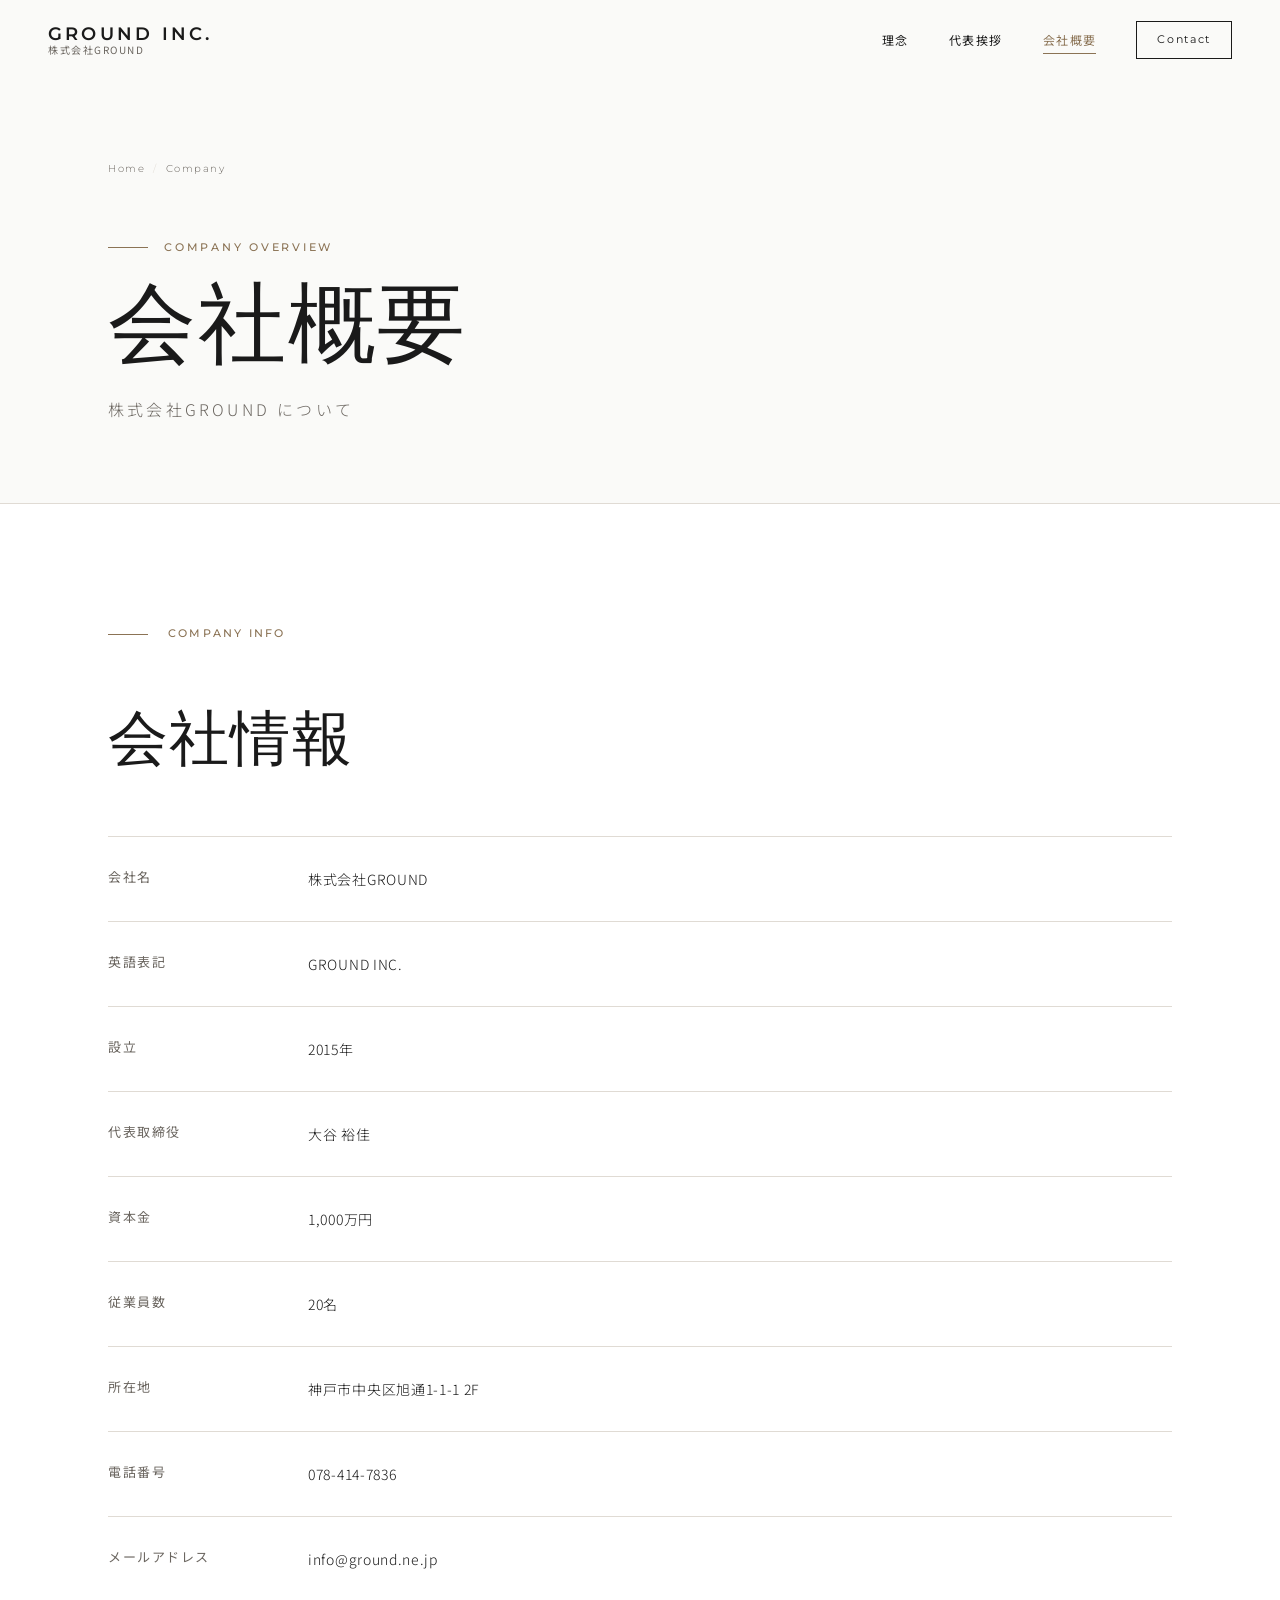
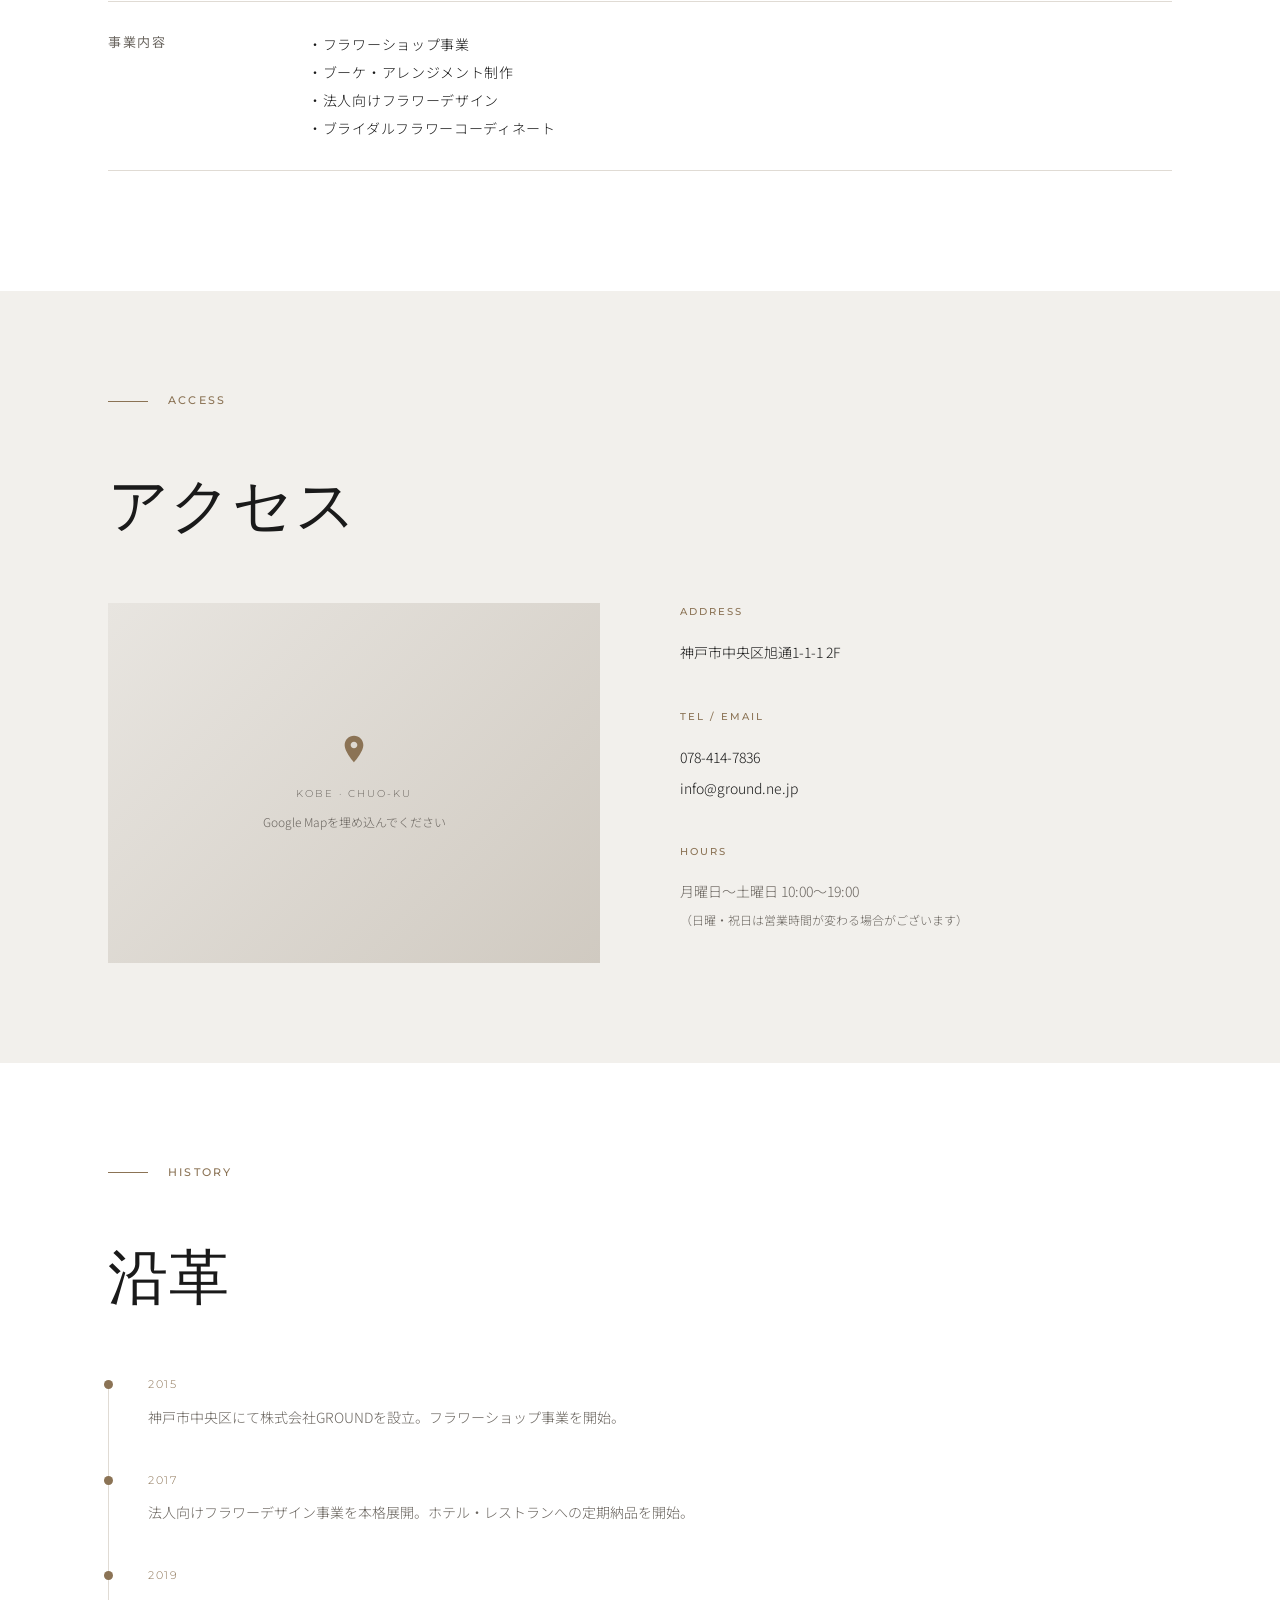
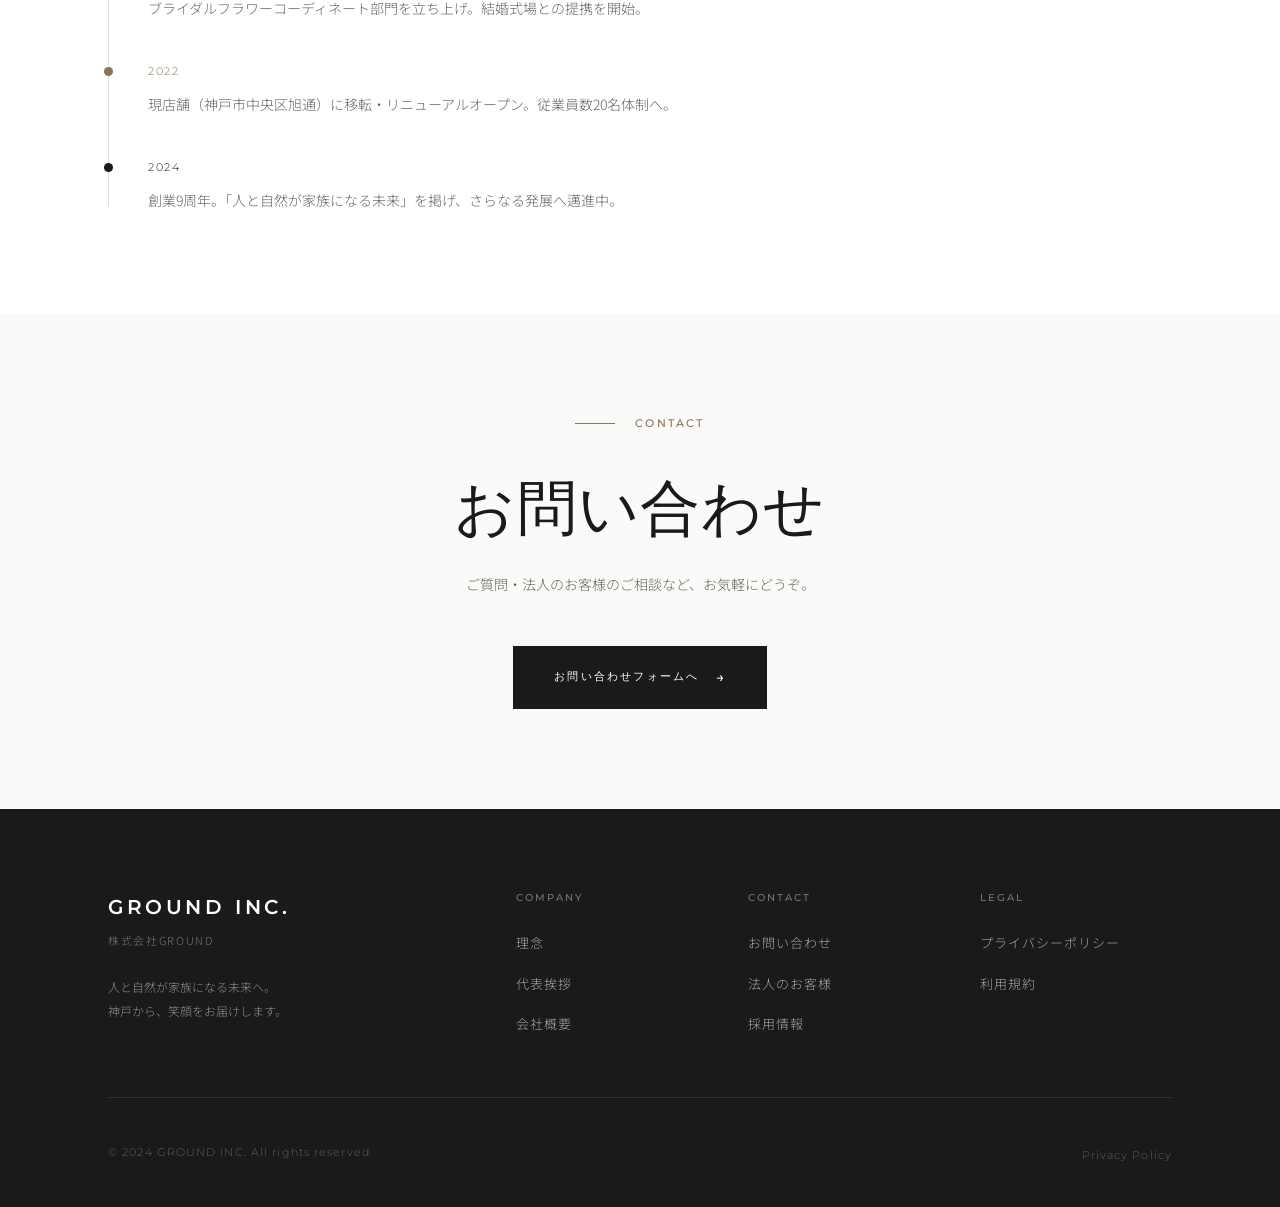
==== commit 79c05b68: "Update all pages with GROUND INC. real company info - Company: 株式会社GROUND / GROUND INC. - President:" ====
--- a/about.html
+++ b/about.html
@@ -3,18 +3,18 @@
 <head>
   <meta charset="UTF-8">
   <meta name="viewport" content="width=device-width, initial-scale=1.0">
-  <title>会社概要 — SAMPLE INC.</title>
-  <meta name="description" content="株式会社サンプルの会社概要。会社名・所在地・事業内容などの基本情報をご覧ください。">
+  <title>会社概要 — GROUND INC.</title>
+  <meta name="description" content="株式会社GROUNDの会社概要。神戸市中央区のフラワーショップ。">
   <link rel="stylesheet" href="css/style.css">
-  <link rel="icon" href="data:image/svg+xml,<svg xmlns='http://www.w3.org/2000/svg' viewBox='0 0 100 100'><text y='.9em' font-size='90'>S</text></svg>">
+  <link rel="icon" href="data:image/svg+xml,<svg xmlns='http://www.w3.org/2000/svg' viewBox='0 0 100 100'><text y='.9em' font-size='90'>G</text></svg>">
 </head>
 <body>
 
   <!-- ====== Header ====== -->
   <header class="site-header scrolled">
     <a href="index.html" class="header-logo">
-      <span class="logo-en">SAMPLE INC.</span>
-      <span class="logo-jp">株式会社サンプル</span>
+      <span class="logo-en">GROUND INC.</span>
+      <span class="logo-jp">株式会社GROUND</span>
     </a>
     <nav class="site-nav">
       <a href="philosophy.html">理念</a>
@@ -48,7 +48,7 @@
           </nav>
           <span class="page-hero-en">Company Overview</span>
           <h1 class="page-hero-title">会社概要</h1>
-          <p class="page-hero-jp">株式会社サンプル について</p>
+          <p class="page-hero-jp">株式会社GROUND について</p>
         </div>
       </div>
     </div>
@@ -67,19 +67,19 @@
             <tbody>
               <tr>
                 <th>会社名</th>
-                <td>株式会社サンプル</td>
+                <td>株式会社GROUND</td>
               </tr>
               <tr>
                 <th>英語表記</th>
-                <td>SAMPLE INC.</td>
+                <td>GROUND INC.</td>
               </tr>
               <tr>
                 <th>設立</th>
-                <td>2010年4月1日</td>
+                <td>2015年</td>
               </tr>
               <tr>
                 <th>代表取締役</th>
-                <td>山田 太郎</td>
+                <td>大谷 裕佳</td>
               </tr>
               <tr>
                 <th>資本金</th>
@@ -87,37 +87,29 @@
               </tr>
               <tr>
                 <th>従業員数</th>
-                <td>120名（グループ全体）</td>
+                <td>20名</td>
               </tr>
               <tr>
                 <th>所在地</th>
                 <td>
-                  〒100-0001<br>
-                  東京都千代田区千代田1-1-1 サンプルビル 8F
+                  神戸市中央区旭通1-1-1 2F
                 </td>
               </tr>
               <tr>
                 <th>電話番号</th>
-                <td>03-0000-0000</td>
+                <td>078-414-7836</td>
+              </tr>
+              <tr>
+                <th>メールアドレス</th>
+                <td>info@ground.ne.jp</td>
               </tr>
               <tr>
                 <th>事業内容</th>
                 <td>
-                  ・ITソリューション事業<br>
-                  ・コンサルティング事業<br>
-                  ・DXプロモーション事業<br>
-                  ・海外展開支援事業
-                </td>
-              </tr>
-              <tr>
-                <th>取引銀行</th>
-                <td>○○銀行 東京支店</td>
-              </tr>
-              <tr>
-                <th>主要取引先</th>
-                <td>
-                  株式会社○○ / ○○グループ / △△商事株式会社<br>
-                  （五十音順・一部抜粋）
+                  ・フラワーショップ事業<br>
+                  ・ブーケ・アレンジメント制作<br>
+                  ・法人向けフラワーデザイン<br>
+                  ・ブライダルフラワーコーディネート
                 </td>
               </tr>
             </tbody>
@@ -127,7 +119,7 @@
       </div>
     </section>
 
-    <!-- ====== Map / Access ====== -->
+    <!-- ====== Access ====== -->
     <section style="background:var(--bg-alt); padding:100px 0;">
       <div class="container">
         <div class="section-label fade-up">
@@ -143,8 +135,8 @@
               <svg width="32" height="32" viewBox="0 0 24 24" fill="none" xmlns="http://www.w3.org/2000/svg" style="margin:0 auto 12px;">
                 <path d="M12 2C8.13 2 5 5.13 5 9c0 5.25 7 13 7 13s7-7.75 7-13c0-3.87-3.13-7-7-7zm0 9.5c-1.38 0-2.5-1.12-2.5-2.5s1.12-2.5 2.5-2.5 2.5 1.12 2.5 2.5-1.12 2.5-2.5 2.5z" fill="#8b7355"/>
               </svg>
-              <p style="font-family:var(--ff-en); font-size:10px; letter-spacing:0.2em; color:var(--text-light); text-transform:uppercase;">Map Placeholder</p>
-              <p style="font-size:12px; color:var(--text-light); margin-top:8px;">実際のマップを埋め込んでください</p>
+              <p style="font-family:var(--ff-en); font-size:10px; letter-spacing:0.2em; color:var(--text-light); text-transform:uppercase;">Kobe · Chuo-ku</p>
+              <p style="font-size:12px; color:var(--text-light); margin-top:8px;">Google Mapを埋め込んでください</p>
             </div>
           </div>
 
@@ -153,31 +145,23 @@
             <div style="margin-bottom:40px;">
               <div style="font-family:var(--ff-en); font-size:10px; font-weight:500; letter-spacing:0.2em; color:var(--accent); text-transform:uppercase; margin-bottom:16px;">Address</div>
               <p style="font-size:14px; color:var(--text); line-height:2.2;">
-                〒100-0001<br>
-                東京都千代田区千代田1-1-1<br>
-                サンプルビル 8F
+                神戸市中央区旭通1-1-1 2F
               </p>
             </div>
 
             <div style="margin-bottom:40px;">
-              <div style="font-family:var(--ff-en); font-size:10px; font-weight:500; letter-spacing:0.2em; color:var(--accent); text-transform:uppercase; margin-bottom:16px;">By Train</div>
-              <ul style="list-style:none; display:flex; flex-direction:column; gap:12px;">
-                <li style="display:flex; gap:16px; font-size:14px; color:var(--text-light); line-height:1.8;">
-                  <span style="color:var(--accent); min-width:8px;">·</span>
-                  <span>○○線「○○駅」A1出口より徒歩3分</span>
-                </li>
-                <li style="display:flex; gap:16px; font-size:14px; color:var(--text-light); line-height:1.8;">
-                  <span style="color:var(--accent); min-width:8px;">·</span>
-                  <span>△△線「△△駅」B3出口より徒歩5分</span>
-                </li>
-              </ul>
+              <div style="font-family:var(--ff-en); font-size:10px; font-weight:500; letter-spacing:0.2em; color:var(--accent); text-transform:uppercase; margin-bottom:16px;">Tel / Email</div>
+              <p style="font-size:14px; color:var(--text); line-height:2.2;">
+                078-414-7836<br>
+                info@ground.ne.jp
+              </p>
             </div>
 
             <div>
               <div style="font-family:var(--ff-en); font-size:10px; font-weight:500; letter-spacing:0.2em; color:var(--accent); text-transform:uppercase; margin-bottom:16px;">Hours</div>
               <p style="font-size:14px; color:var(--text-light); line-height:2;">
-                月曜日〜金曜日 9:00〜18:00<br>
-                <span style="font-size:12px;">（土日祝日・年末年始を除く）</span>
+                月曜日〜土曜日 10:00〜19:00<br>
+                <span style="font-size:12px;">（日曜・祝日は営業時間が変わる場合がございます）</span>
               </p>
             </div>
           </div>
@@ -195,44 +179,36 @@
 
         <div style="max-width:720px;" class="fade-up fade-up-delay-1">
           <div style="position:relative; padding-left:40px;">
-            <!-- Timeline line -->
             <div style="position:absolute; left:0; top:8px; bottom:8px; width:1px; background:var(--border);"></div>
 
-            <!-- Timeline items -->
-            <div style="margin-bottom:40px; position:relative;">
-              <div style="position:absolute; left:-44px; top:5px; width:9px; height:9px; border-radius:50%; background:var(--accent);"></div>
-              <div style="font-family:var(--ff-en); font-size:11px; letter-spacing:0.15em; color:var(--accent); margin-bottom:8px;">2010.04</div>
-              <p style="font-size:14px; color:var(--text-light); line-height:2;">東京都千代田区に株式会社サンプルを設立。ITソリューション事業を開始。</p>
-            </div>
-
-            <div style="margin-bottom:40px; position:relative;">
-              <div style="position:absolute; left:-44px; top:5px; width:9px; height:9px; border-radius:50%; background:var(--accent);"></div>
-              <div style="font-family:var(--ff-en); font-size:11px; letter-spacing:0.15em; color:var(--accent); margin-bottom:8px;">2013.06</div>
-              <p style="font-size:14px; color:var(--text-light); line-height:2;">コンサルティング事業を本格展開。従業員数20名を突破。</p>
-            </div>
-
-            <div style="margin-bottom:40px; position:relative;">
-              <div style="position:absolute; left:-44px; top:5px; width:9px; height:9px; border-radius:50%; background:var(--accent);"></div>
-              <div style="font-family:var(--ff-en); font-size:11px; letter-spacing:0.15em; color:var(--accent); margin-bottom:8px;">2016.10</div>
-              <p style="font-size:14px; color:var(--text-light); line-height:2;">シンガポール現地法人設立。海外展開支援事業を開始。</p>
-            </div>
-
-            <div style="margin-bottom:40px; position:relative;">
-              <div style="position:absolute; left:-44px; top:5px; width:9px; height:9px; border-radius:50%; background:var(--accent);"></div>
-              <div style="font-family:var(--ff-en); font-size:11px; letter-spacing:0.15em; color:var(--accent); margin-bottom:8px;">2019.04</div>
-              <p style="font-size:14px; color:var(--text-light); line-height:2;">DXプロモーション事業を立ち上げ。従業員数50名を超える。</p>
-            </div>
-
-            <div style="margin-bottom:40px; position:relative;">
-              <div style="position:absolute; left:-44px; top:5px; width:9px; height:9px; border-radius:50%; background:var(--accent);"></div>
-              <div style="font-family:var(--ff-en); font-size:11px; letter-spacing:0.15em; color:var(--accent); margin-bottom:8px;">2022.01</div>
-              <p style="font-size:14px; color:var(--text-light); line-height:2;">現事務所（千代田区）へ移転。グループ全体の従業員数100名を突破。</p>
+            <div style="margin-bottom:40px; position:relative;">
+              <div style="position:absolute; left:-44px; top:5px; width:9px; height:9px; border-radius:50%; background:var(--accent);"></div>
+              <div style="font-family:var(--ff-en); font-size:11px; letter-spacing:0.15em; color:var(--accent); margin-bottom:8px;">2015</div>
+              <p style="font-size:14px; color:var(--text-light); line-height:2;">神戸市中央区にて株式会社GROUNDを設立。フラワーショップ事業を開始。</p>
+            </div>
+
+            <div style="margin-bottom:40px; position:relative;">
+              <div style="position:absolute; left:-44px; top:5px; width:9px; height:9px; border-radius:50%; background:var(--accent);"></div>
+              <div style="font-family:var(--ff-en); font-size:11px; letter-spacing:0.15em; color:var(--accent); margin-bottom:8px;">2017</div>
+              <p style="font-size:14px; color:var(--text-light); line-height:2;">法人向けフラワーデザイン事業を本格展開。ホテル・レストランへの定期納品を開始。</p>
+            </div>
+
+            <div style="margin-bottom:40px; position:relative;">
+              <div style="position:absolute; left:-44px; top:5px; width:9px; height:9px; border-radius:50%; background:var(--accent);"></div>
+              <div style="font-family:var(--ff-en); font-size:11px; letter-spacing:0.15em; color:var(--accent); margin-bottom:8px;">2019</div>
+              <p style="font-size:14px; color:var(--text-light); line-height:2;">ブライダルフラワーコーディネート部門を立ち上げ。結婚式場との提携を開始。</p>
+            </div>
+
+            <div style="margin-bottom:40px; position:relative;">
+              <div style="position:absolute; left:-44px; top:5px; width:9px; height:9px; border-radius:50%; background:var(--accent);"></div>
+              <div style="font-family:var(--ff-en); font-size:11px; letter-spacing:0.15em; color:var(--accent); margin-bottom:8px;">2022</div>
+              <p style="font-size:14px; color:var(--text-light); line-height:2;">現店舗（神戸市中央区旭通）に移転・リニューアルオープン。従業員数20名体制へ。</p>
             </div>
 
             <div style="position:relative;">
               <div style="position:absolute; left:-44px; top:5px; width:9px; height:9px; border-radius:50%; background:var(--text);"></div>
-              <div style="font-family:var(--ff-en); font-size:11px; letter-spacing:0.15em; color:var(--text); margin-bottom:8px;">2024.04</div>
-              <p style="font-size:14px; color:var(--text-light); line-height:2;">創業14周年。グループ全体の従業員数120名。さらなる成長へ向けて邁進中。</p>
+              <div style="font-family:var(--ff-en); font-size:11px; letter-spacing:0.15em; color:var(--text); margin-bottom:8px;">2024</div>
+              <p style="font-size:14px; color:var(--text-light); line-height:2;">創業9周年。「人と自然が家族になる未来」を掲げ、さらなる発展へ邁進中。</p>
             </div>
           </div>
         </div>
@@ -247,7 +223,7 @@
         </div>
         <h2 class="section-title fade-up" style="margin-bottom:24px;">お問い合わせ</h2>
         <p style="font-size:14px; color:var(--text-light); line-height:2; margin-bottom:48px;" class="fade-up fade-up-delay-1">
-          ご質問・ご相談など、お気軽にお問い合わせください。
+          ご質問・法人のお客様のご相談など、お気軽にどうぞ。
         </p>
         <div class="fade-up fade-up-delay-2">
           <a href="contact.html" class="btn-primary">
@@ -265,11 +241,11 @@
     <div class="container">
       <div class="footer-top">
         <div class="footer-brand">
-          <div class="logo-en">SAMPLE INC.</div>
-          <div class="logo-jp">株式会社サンプル</div>
+          <div class="logo-en">GROUND INC.</div>
+          <div class="logo-jp">株式会社GROUND</div>
           <p class="tagline">
-            誠実さと創造性を胸に、<br>
-            社会に価値を届け続ける。
+            人と自然が家族になる未来へ。<br>
+            神戸から、笑顔をお届けします。
           </p>
         </div>
         <div class="footer-nav">
@@ -285,8 +261,8 @@
             <div class="group-title">Contact</div>
             <ul>
               <li><a href="contact.html">お問い合わせ</a></li>
+              <li><a href="contact.html">法人のお客様</a></li>
               <li><a href="contact.html">採用情報</a></li>
-              <li><a href="contact.html">取材・メディア</a></li>
             </ul>
           </div>
           <div class="footer-nav-group">
@@ -299,7 +275,7 @@
         </div>
       </div>
       <div class="footer-bottom">
-        <p class="footer-copy">&copy; 2024 SAMPLE INC. All rights reserved.</p>
+        <p class="footer-copy">&copy; 2024 GROUND INC. All rights reserved.</p>
         <div class="footer-policy">
           <a href="#">Privacy Policy</a>
         </div>
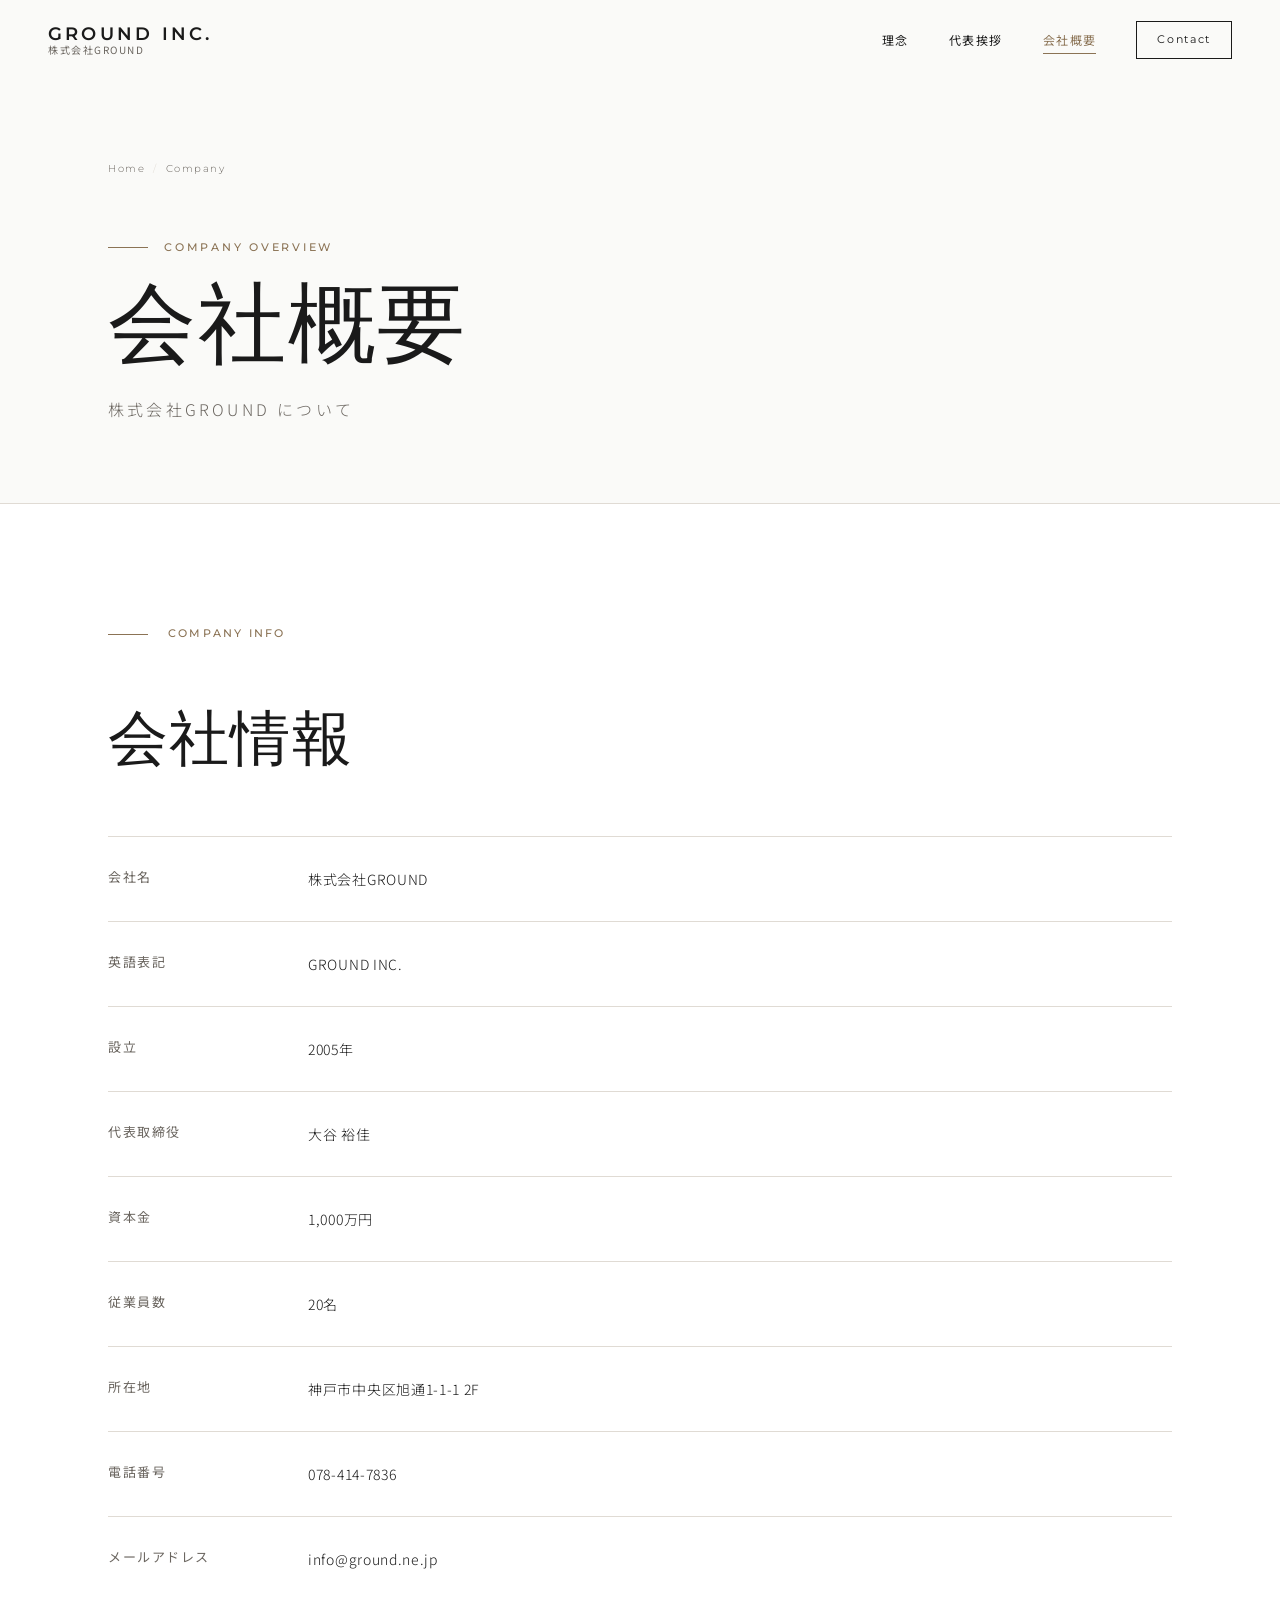
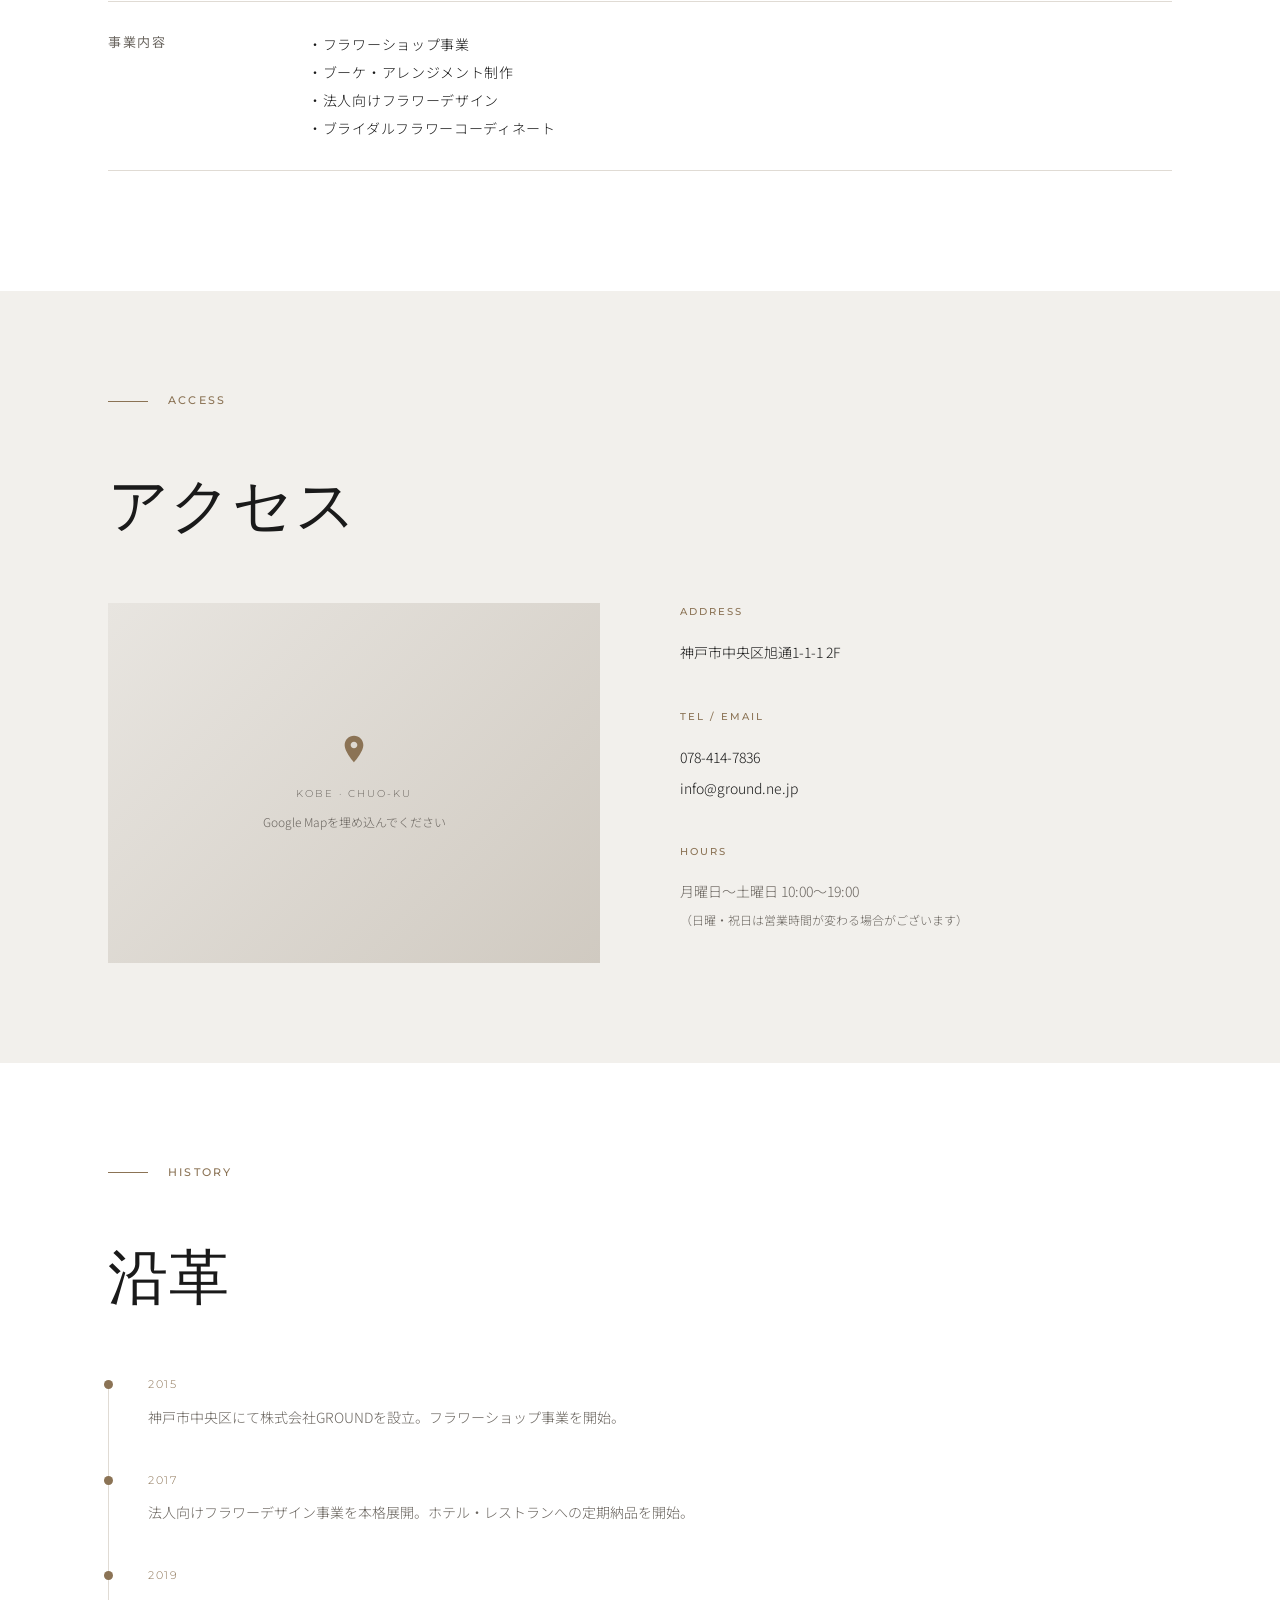
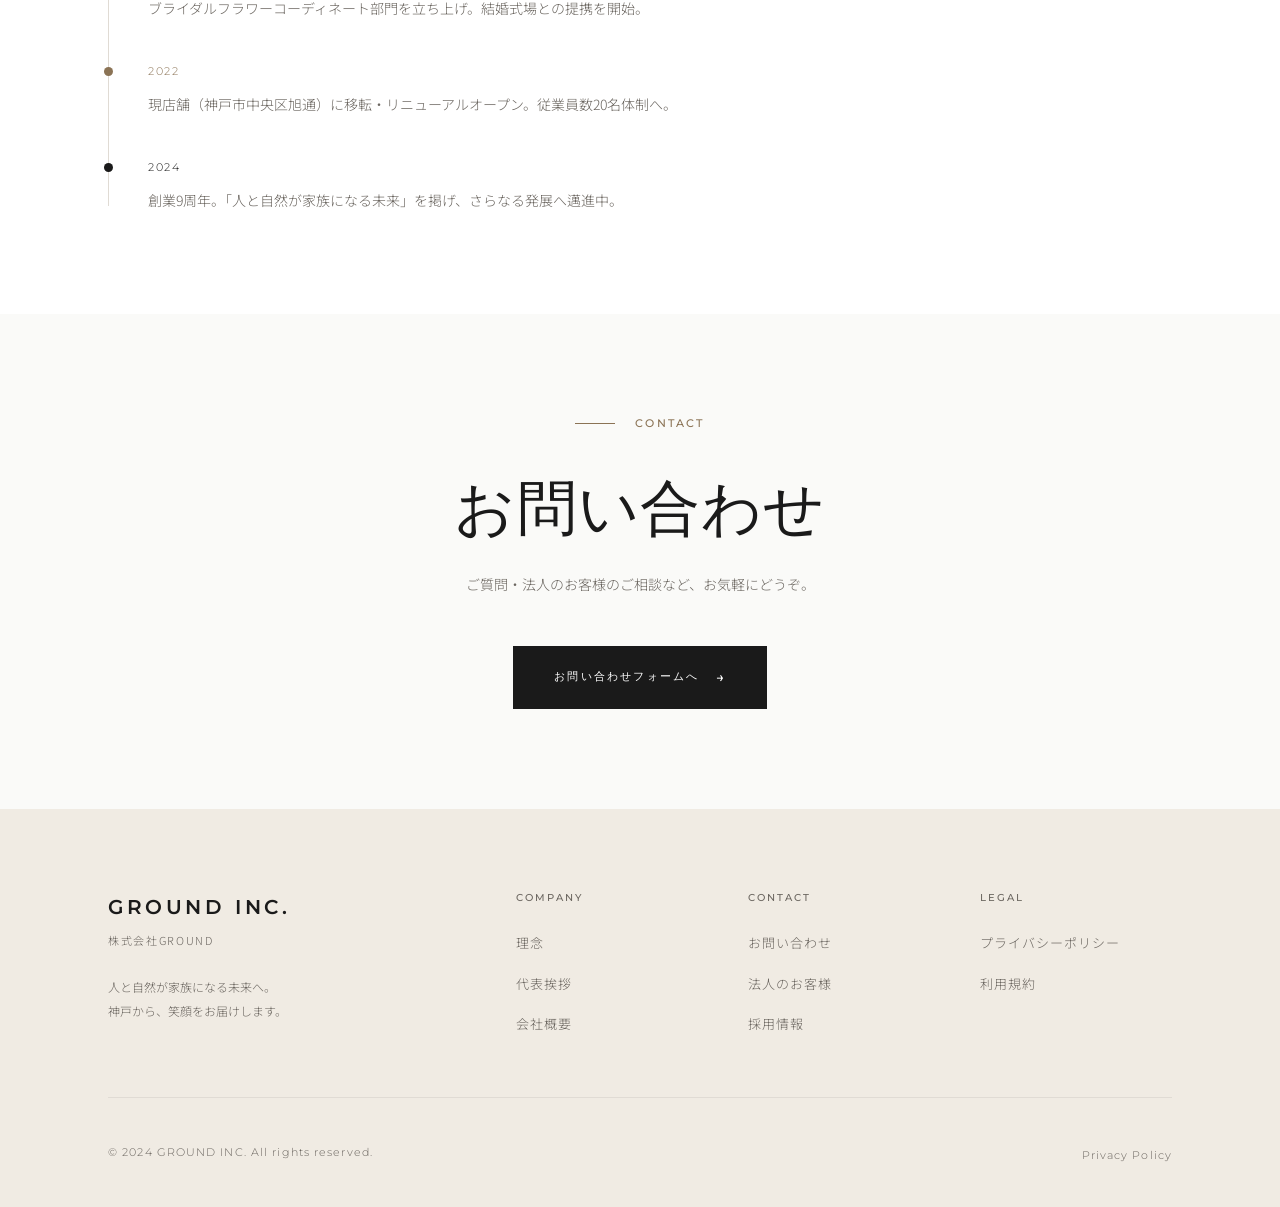
==== commit 1b6b33cb: "コンテンツ・デザイン修正：テキスト更新と背景色変更 - 設立年を2005年に修正 (about.html) - 「お花は、Family.」→「お花は　家族。」に変更 (index.html) - Ab" ====
--- a/about.html
+++ b/about.html
@@ -75,7 +75,7 @@
               </tr>
               <tr>
                 <th>設立</th>
-                <td>2015年</td>
+                <td>2005年</td>
               </tr>
               <tr>
                 <th>代表取締役</th>
--- a/css/style.css
+++ b/css/style.css
@@ -654,17 +654,17 @@
 
 /* ── Philosophy (Brief) ── */
 .philosophy-brief {
-  background: var(--text);
-  color: var(--white);
+  background: #f0ebe3;
+  color: var(--text);
   padding: 120px 0;
 }
 
 .philosophy-brief .section-label::before {
-  background: var(--accent-lt);
+  background: var(--accent);
 }
 
 .philosophy-brief .section-label span {
-  color: var(--accent-lt);
+  color: var(--accent);
 }
 
 .philosophy-brief-inner {
@@ -680,18 +680,18 @@
   font-weight: 300;
   line-height: 1.5;
   letter-spacing: 0.04em;
-  color: var(--white);
+  color: var(--text);
 }
 
 .philosophy-brief-quote em {
   font-style: italic;
-  color: var(--accent-lt);
+  color: var(--accent);
 }
 
 .philosophy-brief-text {
   font-size: 14px;
   line-height: 2.4;
-  color: rgba(255,255,255,0.6);
+  color: var(--text-light);
 }
 
 /* ── Page Hero (Inner pages) ── */
@@ -1116,8 +1116,8 @@
 
 /* ── Footer ── */
 .site-footer {
-  background: var(--text);
-  color: var(--white);
+  background: #f0ebe3;
+  color: var(--text);
   padding: 80px 0 40px;
 }
 
@@ -1126,7 +1126,7 @@
   grid-template-columns: 1fr 2fr;
   gap: 80px;
   padding-bottom: 60px;
-  border-bottom: 1px solid rgba(255,255,255,0.1);
+  border-bottom: 1px solid var(--border);
   margin-bottom: 40px;
 }
 
@@ -1135,7 +1135,7 @@
   font-size: 20px;
   font-weight: 600;
   letter-spacing: 0.18em;
-  color: var(--white);
+  color: var(--text);
   margin-bottom: 6px;
 }
 
@@ -1143,7 +1143,7 @@
   font-family: var(--ff-sans);
   font-size: 11px;
   letter-spacing: 0.15em;
-  color: rgba(255,255,255,0.4);
+  color: var(--text-light);
   margin-bottom: 24px;
 }
 
@@ -1151,7 +1151,7 @@
   font-family: var(--ff-sans);
   font-size: 12px;
   line-height: 2;
-  color: rgba(255,255,255,0.5);
+  color: var(--text-light);
   max-width: 280px;
 }
 
@@ -1168,7 +1168,7 @@
   font-size: 10px;
   font-weight: 500;
   letter-spacing: 0.2em;
-  color: rgba(255,255,255,0.4);
+  color: var(--text-light);
   text-transform: uppercase;
   margin-bottom: 20px;
 }
@@ -1185,12 +1185,12 @@
   font-size: 13px;
   font-weight: 300;
   letter-spacing: 0.08em;
-  color: rgba(255,255,255,0.6);
+  color: var(--text-light);
   transition: color 0.3s;
 }
 
 .footer-nav-group ul li a:hover {
-  color: var(--accent-lt);
+  color: var(--accent);
 }
 
 .footer-bottom {
@@ -1203,19 +1203,19 @@
   font-family: var(--ff-en);
   font-size: 11px;
   letter-spacing: 0.1em;
-  color: rgba(255,255,255,0.3);
+  color: var(--text-light);
 }
 
 .footer-policy a {
   font-family: var(--ff-en);
   font-size: 11px;
   letter-spacing: 0.1em;
-  color: rgba(255,255,255,0.3);
+  color: var(--text-light);
   transition: color 0.3s;
 }
 
 .footer-policy a:hover {
-  color: rgba(255,255,255,0.6);
+  color: var(--accent);
 }
 
 /* ── Breadcrumb ── */
